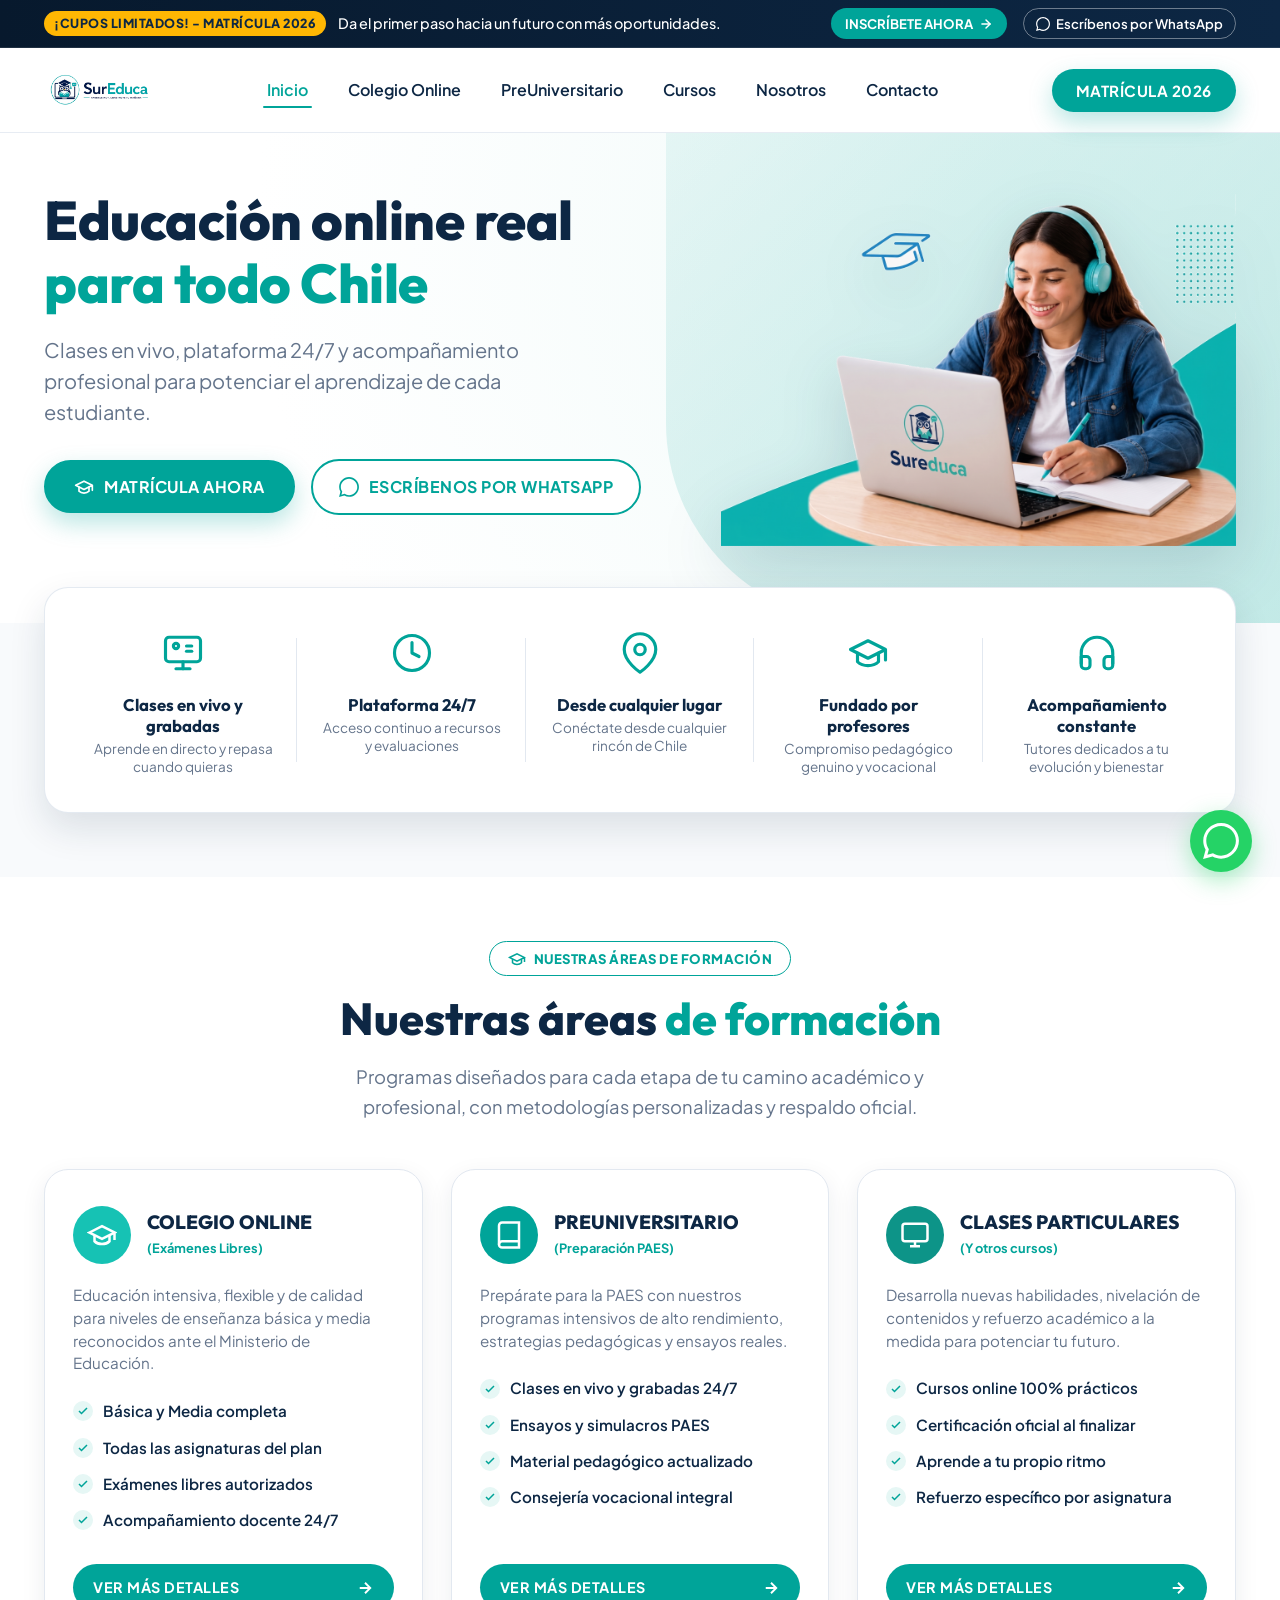
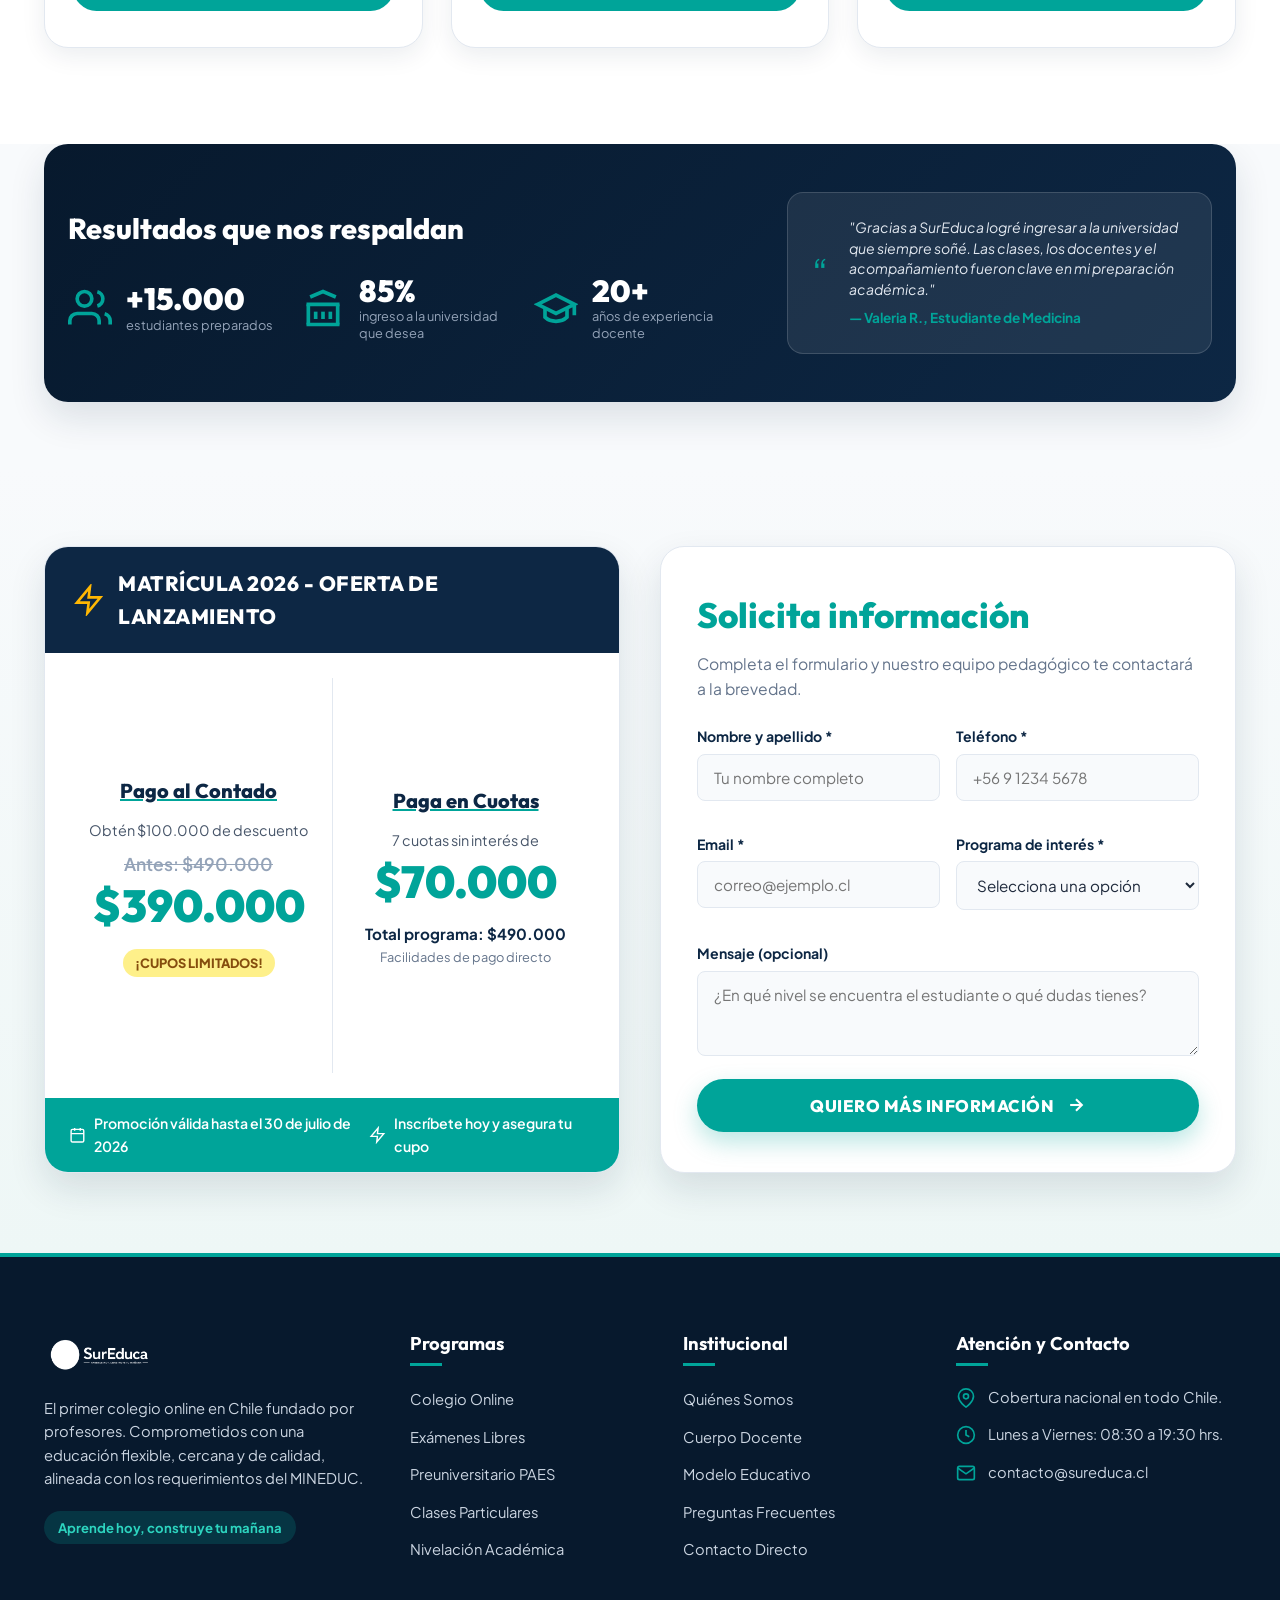
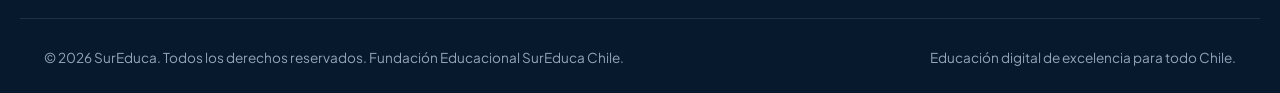
==== index.html @ 69b8ad70 "Initial commit - SurEduca website" ====
<!DOCTYPE html>
<html lang="es">
<head>
  <meta charset="UTF-8">
  <meta name="viewport" content="width=device-width, initial-scale=1.0">
  <title>SurEduca | Educación Online Real para todo Chile</title>
  <meta name="description" content="SurEduca: Clases en vivo, plataforma 24/7 y acompañamiento profesional. Colegio online, Preuniversitario PAES y cursos fundados por profesores en Chile.">
  <link rel="icon" type="image/x-icon" href="assets/images/favicon.ico">
  <link rel="stylesheet" href="assets/css/style.css">
</head>
<body>

  <!-- Barra Superior de Aviso y Contacto -->
  <div class="top-notice-bar">
    <div class="container top-notice-inner">
      <div class="top-notice-text">
        <span class="top-notice-badge">¡Cupos Limitados! - Matrícula 2026</span>
        <span>Da el primer paso hacia un futuro con más oportunidades.</span>
      </div>
      <div class="top-notice-actions">
        <a href="#contacto" class="btn-top-cta" data-open-modal data-program="Colegio Online">
          Inscríbete Ahora
          <svg width="14" height="14" viewBox="0 0 24 24" fill="none" stroke="currentColor" stroke-width="2.5" stroke-linecap="round" stroke-linejoin="round">
            <line x1="5" y1="12" x2="19" y2="12"></line>
            <polyline points="12 5 19 12 12 19"></polyline>
          </svg>
        </a>
        <a href="https://wa.me/56912345678" target="_blank" class="btn-top-whatsapp whatsapp-trigger">
          <svg width="14" height="14" viewBox="0 0 24 24" fill="currentColor">
            <path d="M.057 24l1.687-6.163c-1.041-1.804-1.588-3.849-1.587-5.946.003-6.556 5.338-11.891 11.893-11.891 3.181.001 6.167 1.24 8.413 3.488 2.245 2.248 3.481 5.236 3.48 8.414-.003 6.557-5.338 11.892-11.893 11.892-1.99-.001-3.951-.5-5.688-1.448l-6.305 1.654zm6.597-3.807c1.676.995 3.276 1.591 5.392 1.592 5.448 0 9.886-4.434 9.889-9.885.002-5.462-4.415-9.89-9.881-9.892-5.452 0-9.887 4.434-9.889 9.884-.001 2.225.651 3.891 1.746 5.634l-.999 3.648 3.742-.981z"/>
          </svg>
          Escríbenos por WhatsApp
        </a>
      </div>
    </div>
  </div>

  <!-- Header y Navegación Principal -->
  <header class="site-header">
    <div class="container nav-container">
      <a href="index.html" class="site-logo" title="SurEduca Inicio">
        <img src="assets/images/logo.png" alt="Logo Oficial SurEduca - Aprende hoy, construye tu mañana">
      </a>

      <nav>
        <ul class="nav-menu" id="navMenu">
          <li><a href="index.html" class="nav-link active">Inicio</a></li>
          <li><a href="colegio-online.html" class="nav-link">Colegio Online</a></li>
          <li><a href="preuniversitario.html" class="nav-link">PreUniversitario</a></li>
          <li><a href="cursos.html" class="nav-link">Cursos</a></li>
          <li><a href="nosotros.html" class="nav-link">Nosotros</a></li>
          <li><a href="contacto.html" class="nav-link">Contacto</a></li>
        </ul>
      </nav>

      <div class="nav-actions">
        <button type="button" class="btn-matricula" data-open-modal data-program="General">
          Matrícula 2026
        </button>
      </div>

      <button type="button" class="mobile-toggle" id="mobileToggle" aria-label="Abrir menú" aria-expanded="false">
        <svg viewBox="0 0 24 24" fill="none" stroke="currentColor" stroke-width="2.5" stroke-linecap="round">
          <line x1="3" y1="12" x2="21" y2="12"></line>
          <line x1="3" y1="6" x2="21" y2="6"></line>
          <line x1="3" y1="18" x2="21" y2="18"></line>
        </svg>
      </button>
    </div>
  </header>

  <!-- Hero Section Principal -->
  <section class="hero-section">
    <div class="hero-curved-bg"></div>
    <div class="container hero-grid">
      <div class="hero-content">
        <h1 class="hero-title">
          Educación online real <br>
          <span class="teal-text">para todo Chile</span>
        </h1>
        <p class="hero-description">
          Clases en vivo, plataforma 24/7 y acompañamiento profesional para potenciar el aprendizaje de cada estudiante.
        </p>

        <div class="hero-cta-group">
          <button type="button" class="btn-primary" data-open-modal data-program="General">
            <svg width="20" height="20" viewBox="0 0 24 24" fill="none" stroke="currentColor" stroke-width="2" stroke-linecap="round" stroke-linejoin="round">
              <path d="M22 10v6M2 10l10-5 10 5-10 5z"></path>
              <path d="M6 12v5c3 3 9 3 12 0v-5"></path>
            </svg>
            Matrícula Ahora
          </button>

          <a href="https://wa.me/56912345678" target="_blank" class="btn-whatsapp-outline whatsapp-trigger">
            <svg width="20" height="20" viewBox="0 0 24 24" fill="currentColor">
              <path d="M.057 24l1.687-6.163c-1.041-1.804-1.588-3.849-1.587-5.946.003-6.556 5.338-11.891 11.893-11.891 3.181.001 6.167 1.24 8.413 3.488 2.245 2.248 3.481 5.236 3.48 8.414-.003 6.557-5.338 11.892-11.893 11.892-1.99-.001-3.951-.5-5.688-1.448l-6.305 1.654zm6.597-3.807c1.676.995 3.276 1.591 5.392 1.592 5.448 0 9.886-4.434 9.889-9.885.002-5.462-4.415-9.89-9.881-9.892-5.452 0-9.887 4.434-9.889 9.884-.001 2.225.651 3.891 1.746 5.634l-.999 3.648 3.742-.981z"/>
            </svg>
            Escríbenos por WhatsApp
          </a>
        </div>
      </div>

      <div class="hero-image-wrapper">
        <img src="assets/images/hero-inicio.png" alt="Estudiante en clases online SurEduca con laptop y audífonos" class="hero-main-img">
      </div>
    </div>
  </section>

  <!-- Tarjeta Flotante de los 5 Pilares de SurEduca -->
  <div class="container pillars-card-wrapper">
    <div class="pillars-card">
      <div class="pillar-item">
        <div class="pillar-icon-box">
          <svg viewBox="0 0 24 24" fill="none" stroke="currentColor" stroke-width="1.8" stroke-linecap="round" stroke-linejoin="round">
            <rect x="2" y="3" width="20" height="14" rx="2" ry="2"></rect>
            <line x1="8" y1="21" x2="16" y2="21"></line>
            <line x1="12" y1="17" x2="12" y2="21"></line>
            <circle cx="8" cy="8" r="1.5"></circle>
            <path d="M14 8h3"></path>
            <path d="M14 11h3"></path>
          </svg>
        </div>
        <h4 class="pillar-title">Clases en vivo y grabadas</h4>
        <p class="pillar-subtitle">Aprende en directo y repasa cuando quieras</p>
      </div>

      <div class="pillar-item">
        <div class="pillar-icon-box">
          <svg viewBox="0 0 24 24" fill="none" stroke="currentColor" stroke-width="1.8" stroke-linecap="round" stroke-linejoin="round">
            <circle cx="12" cy="12" r="10"></circle>
            <polyline points="12 6 12 12 16 14"></polyline>
          </svg>
        </div>
        <h4 class="pillar-title">Plataforma 24/7</h4>
        <p class="pillar-subtitle">Acceso continuo a recursos y evaluaciones</p>
      </div>

      <div class="pillar-item">
        <div class="pillar-icon-box">
          <svg viewBox="0 0 24 24" fill="none" stroke="currentColor" stroke-width="1.8" stroke-linecap="round" stroke-linejoin="round">
            <path d="M21 10c0 7-9 13-9 13s-9-6-9-13a9 9 0 0 1 18 0z"></path>
            <circle cx="12" cy="10" r="3"></circle>
          </svg>
        </div>
        <h4 class="pillar-title">Desde cualquier lugar</h4>
        <p class="pillar-subtitle">Conéctate desde cualquier rincón de Chile</p>
      </div>

      <div class="pillar-item">
        <div class="pillar-icon-box">
          <svg viewBox="0 0 24 24" fill="none" stroke="currentColor" stroke-width="1.8" stroke-linecap="round" stroke-linejoin="round">
            <path d="M22 10v6M2 10l10-5 10 5-10 5z"></path>
            <path d="M6 12v5c3 3 9 3 12 0v-5"></path>
          </svg>
        </div>
        <h4 class="pillar-title">Fundado por profesores</h4>
        <p class="pillar-subtitle">Compromiso pedagógico genuino y vocacional</p>
      </div>

      <div class="pillar-item">
        <div class="pillar-icon-box">
          <svg viewBox="0 0 24 24" fill="none" stroke="currentColor" stroke-width="1.8" stroke-linecap="round" stroke-linejoin="round">
            <path d="M3 18v-6a9 9 0 0 1 18 0v6"></path>
            <path d="M21 19a2 2 0 0 1-2 2h-1a2 2 0 0 1-2-2v-3a2 2 0 0 1 2-2h3zM3 19a2 2 0 0 0 2 2h1a2 2 0 0 0 2-2v-3a2 2 0 0 0-2-2H3z"></path>
          </svg>
        </div>
        <h4 class="pillar-title">Acompañamiento constante</h4>
        <p class="pillar-subtitle">Tutores dedicados a tu evolución y bienestar</p>
      </div>
    </div>
  </div>

  <!-- Sección: Nuestras Áreas de Formación -->
  <section class="formation-section" id="areas-formacion">
    <div class="container">
      <div style="text-align: center;">
        <span class="section-header-pill">
          <svg width="18" height="18" viewBox="0 0 24 24" fill="none" stroke="currentColor" stroke-width="2">
            <path d="M22 10v6M2 10l10-5 10 5-10 5z"></path>
            <path d="M6 12v5c3 3 9 3 12 0v-5"></path>
          </svg>
          NUESTRAS ÁREAS DE FORMACIÓN
        </span>
        <h2 class="section-title">
          Nuestras áreas <span class="teal-text">de formación</span>
        </h2>
        <p class="section-subtitle" style="margin-left: auto; margin-right: auto;">
          Programas diseñados para cada etapa de tu camino académico y profesional, con metodologías personalizadas y respaldo oficial.
        </p>
      </div>

      <div class="programs-grid">
        <!-- Card 1: Colegio Online -->
        <article class="program-card">
          <div class="program-header">
            <div class="program-icon-circle">
              <svg viewBox="0 0 24 24" fill="none" stroke="currentColor" stroke-width="2">
                <path d="M22 10v6M2 10l10-5 10 5-10 5z"></path>
                <path d="M6 12v5c3 3 9 3 12 0v-5"></path>
              </svg>
            </div>
            <div>
              <h3 class="program-card-title">Colegio Online</h3>
              <span class="program-badge-sub">(Exámenes Libres)</span>
            </div>
          </div>
          <p class="program-card-desc">
            Educación intensiva, flexible y de calidad para niveles de enseñanza básica y media reconocidos ante el Ministerio de Educación.
          </p>
          <ul class="program-checklist">
            <li class="program-check-item">
              <span class="check-icon-circle">
                <svg viewBox="0 0 24 24" fill="none" stroke="currentColor"><polyline points="20 6 9 17 4 12"></polyline></svg>
              </span>
              Básica y Media completa
            </li>
            <li class="program-check-item">
              <span class="check-icon-circle">
                <svg viewBox="0 0 24 24" fill="none" stroke="currentColor"><polyline points="20 6 9 17 4 12"></polyline></svg>
              </span>
              Todas las asignaturas del plan
            </li>
            <li class="program-check-item">
              <span class="check-icon-circle">
                <svg viewBox="0 0 24 24" fill="none" stroke="currentColor"><polyline points="20 6 9 17 4 12"></polyline></svg>
              </span>
              Exámenes libres autorizados
            </li>
            <li class="program-check-item">
              <span class="check-icon-circle">
                <svg viewBox="0 0 24 24" fill="none" stroke="currentColor"><polyline points="20 6 9 17 4 12"></polyline></svg>
              </span>
              Acompañamiento docente 24/7
            </li>
          </ul>
          <a href="colegio-online.html" class="btn-card-action">
            <span>Ver más detalles</span>
            <svg width="18" height="18" viewBox="0 0 24 24" fill="none" stroke="currentColor" stroke-width="2.5">
              <line x1="5" y1="12" x2="19" y2="12"></line>
              <polyline points="12 5 19 12 12 19"></polyline>
            </svg>
          </a>
        </article>

        <!-- Card 2: Preuniversitario -->
        <article class="program-card">
          <div class="program-header">
            <div class="program-icon-circle" style="background-color: var(--primary-teal);">
              <svg viewBox="0 0 24 24" fill="none" stroke="currentColor" stroke-width="2">
                <path d="M4 19.5A2.5 2.5 0 0 1 6.5 17H20"></path>
                <path d="M6.5 2H20v20H6.5A2.5 2.5 0 0 1 4 19.5v-15A2.5 2.5 0 0 1 6.5 2z"></path>
              </svg>
            </div>
            <div>
              <h3 class="program-card-title">Preuniversitario</h3>
              <span class="program-badge-sub">(Preparación PAES)</span>
            </div>
          </div>
          <p class="program-card-desc">
            Prepárate para la PAES con nuestros programas intensivos de alto rendimiento, estrategias pedagógicas y ensayos reales.
          </p>
          <ul class="program-checklist">
            <li class="program-check-item">
              <span class="check-icon-circle">
                <svg viewBox="0 0 24 24" fill="none" stroke="currentColor"><polyline points="20 6 9 17 4 12"></polyline></svg>
              </span>
              Clases en vivo y grabadas 24/7
            </li>
            <li class="program-check-item">
              <span class="check-icon-circle">
                <svg viewBox="0 0 24 24" fill="none" stroke="currentColor"><polyline points="20 6 9 17 4 12"></polyline></svg>
              </span>
              Ensayos y simulacros PAES
            </li>
            <li class="program-check-item">
              <span class="check-icon-circle">
                <svg viewBox="0 0 24 24" fill="none" stroke="currentColor"><polyline points="20 6 9 17 4 12"></polyline></svg>
              </span>
              Material pedagógico actualizado
            </li>
            <li class="program-check-item">
              <span class="check-icon-circle">
                <svg viewBox="0 0 24 24" fill="none" stroke="currentColor"><polyline points="20 6 9 17 4 12"></polyline></svg>
              </span>
              Consejería vocacional integral
            </li>
          </ul>
          <a href="preuniversitario.html" class="btn-card-action">
            <span>Ver más detalles</span>
            <svg width="18" height="18" viewBox="0 0 24 24" fill="none" stroke="currentColor" stroke-width="2.5">
              <line x1="5" y1="12" x2="19" y2="12"></line>
              <polyline points="12 5 19 12 12 19"></polyline>
            </svg>
          </a>
        </article>

        <!-- Card 3: Clases Particulares y Cursos -->
        <article class="program-card">
          <div class="program-header">
            <div class="program-icon-circle" style="background-color: #0d9488;">
              <svg viewBox="0 0 24 24" fill="none" stroke="currentColor" stroke-width="2">
                <rect x="2" y="3" width="20" height="14" rx="2" ry="2"></rect>
                <line x1="8" y1="21" x2="16" y2="21"></line>
                <line x1="12" y1="17" x2="12" y2="21"></line>
              </svg>
            </div>
            <div>
              <h3 class="program-card-title">Clases Particulares</h3>
              <span class="program-badge-sub">(Y otros cursos)</span>
            </div>
          </div>
          <p class="program-card-desc">
            Desarrolla nuevas habilidades, nivelación de contenidos y refuerzo académico a la medida para potenciar tu futuro.
          </p>
          <ul class="program-checklist">
            <li class="program-check-item">
              <span class="check-icon-circle">
                <svg viewBox="0 0 24 24" fill="none" stroke="currentColor"><polyline points="20 6 9 17 4 12"></polyline></svg>
              </span>
              Cursos online 100% prácticos
            </li>
            <li class="program-check-item">
              <span class="check-icon-circle">
                <svg viewBox="0 0 24 24" fill="none" stroke="currentColor"><polyline points="20 6 9 17 4 12"></polyline></svg>
              </span>
              Certificación oficial al finalizar
            </li>
            <li class="program-check-item">
              <span class="check-icon-circle">
                <svg viewBox="0 0 24 24" fill="none" stroke="currentColor"><polyline points="20 6 9 17 4 12"></polyline></svg>
              </span>
              Aprende a tu propio ritmo
            </li>
            <li class="program-check-item">
              <span class="check-icon-circle">
                <svg viewBox="0 0 24 24" fill="none" stroke="currentColor"><polyline points="20 6 9 17 4 12"></polyline></svg>
              </span>
              Refuerzo específico por asignatura
            </li>
          </ul>
          <a href="cursos.html" class="btn-card-action">
            <span>Ver más detalles</span>
            <svg width="18" height="18" viewBox="0 0 24 24" fill="none" stroke="currentColor" stroke-width="2.5">
              <line x1="5" y1="12" x2="19" y2="12"></line>
              <polyline points="12 5 19 12 12 19"></polyline>
            </svg>
          </a>
        </article>
      </div>
    </div>
  </section>

  <!-- Banner de Resultados que nos Respaldan -->
  <div class="container">
    <section class="stats-banner-section">
      <div class="container stats-grid-wrapper">
        <div class="stats-left-col">
          <h3>Resultados que nos respaldan</h3>
          <div class="stats-three-items">
            <div class="stat-item-box">
              <div class="stat-icon">
                <svg viewBox="0 0 24 24" fill="none" stroke="currentColor" stroke-width="2">
                  <path d="M17 21v-2a4 4 0 0 0-4-4H5a4 4 0 0 0-4 4v2"></path>
                  <circle cx="9" cy="7" r="4"></circle>
                  <path d="M23 21v-2a4 4 0 0 0-3-3.87"></path>
                  <path d="M16 3.13a4 4 0 0 1 0 7.75"></path>
                </svg>
              </div>
              <div>
                <div class="stat-number">+15.000</div>
                <div class="stat-label">estudiantes preparados</div>
              </div>
            </div>

            <div class="stat-item-box">
              <div class="stat-icon">
                <svg viewBox="0 0 24 24" fill="none" stroke="currentColor" stroke-width="2">
                  <path d="M3 21h18"></path>
                  <path d="M3 10h18"></path>
                  <path d="M5 6l7-3 7 3"></path>
                  <path d="M4 10v11"></path>
                  <path d="M20 10v11"></path>
                  <path d="M8 14v4"></path>
                  <path d="M12 14v4"></path>
                  <path d="M16 14v4"></path>
                </svg>
              </div>
              <div>
                <div class="stat-number">85%</div>
                <div class="stat-label">ingreso a la universidad que desea</div>
              </div>
            </div>

            <div class="stat-item-box">
              <div class="stat-icon">
                <svg viewBox="0 0 24 24" fill="none" stroke="currentColor" stroke-width="2">
                  <path d="M22 10v6M2 10l10-5 10 5-10 5z"></path>
                  <path d="M6 12v5c3 3 9 3 12 0v-5"></path>
                </svg>
              </div>
              <div>
                <div class="stat-number">20+</div>
                <div class="stat-label">años de experiencia docente</div>
              </div>
            </div>
          </div>
        </div>

        <div class="testimonial-preview-card">
          <div class="testimonial-quote-icon">“</div>
          <div>
            <p class="testimonial-text">
              "Gracias a SurEduca logré ingresar a la universidad que siempre soñé. Las clases, los docentes y el acompañamiento fueron clave en mi preparación académica."
            </p>
            <div class="testimonial-author">— Valeria R., Estudiante de Medicina</div>
          </div>
        </div>
      </div>
    </section>
  </div>

  <!-- Formulario General y Oferta de Admisiones 2026 -->
  <section class="pricing-and-form-section" id="contacto">
    <div class="container">
      <div class="pricing-form-grid">
        <!-- Banner Informativo de Promoción -->
        <div class="pricing-card-banner">
          <div class="pricing-card-header">
            <svg viewBox="0 0 24 24" fill="none" stroke="currentColor" stroke-width="2">
              <polygon points="13 2 3 14 12 14 11 22 21 10 12 10 13 2"></polygon>
            </svg>
            <h3>Matrícula 2026 - Oferta de Lanzamiento</h3>
          </div>

          <div class="pricing-card-body">
            <div class="pricing-col">
              <h4 class="pricing-plan-title">Pago al Contado</h4>
              <p style="font-size: 0.9rem; color: #475569; margin-bottom: 8px;">Obtén $100.000 de descuento</p>
              <div class="pricing-old-price">Antes: $490.000</div>
              <div class="pricing-main-price">$390.000</div>
              <div><span class="cupos-pill-badge">¡Cupos Limitados!</span></div>
            </div>

            <div class="pricing-col">
              <h4 class="pricing-plan-title">Paga en Cuotas</h4>
              <p style="font-size: 0.9rem; color: #475569; margin-bottom: 8px;">7 cuotas sin interés de</p>
              <div class="pricing-main-price">$70.000</div>
              <p style="font-weight: 700; color: #0d2744; font-size: 0.95rem; margin-top: 6px;">Total programa: $490.000</p>
              <p style="font-size: 0.8rem; color: #64748b;">Facilidades de pago directo</p>
            </div>
          </div>

          <div class="pricing-card-footer">
            <div class="pricing-footer-item">
              <svg width="18" height="18" viewBox="0 0 24 24" fill="none" stroke="currentColor" stroke-width="2">
                <rect x="3" y="4" width="18" height="18" rx="2" ry="2"></rect>
                <line x1="16" y1="2" x2="16" y2="6"></line>
                <line x1="8" y1="2" x2="8" y2="6"></line>
                <line x1="3" y1="10" x2="21" y2="10"></line>
              </svg>
              <span>Promoción válida hasta el 30 de julio de 2026</span>
            </div>
            <div class="pricing-footer-item">
              <svg width="18" height="18" viewBox="0 0 24 24" fill="none" stroke="currentColor" stroke-width="2">
                <polygon points="13 2 3 14 12 14 11 22 21 10 12 10 13 2"></polygon>
              </svg>
              <span>Inscríbete hoy y asegura tu cupo</span>
            </div>
          </div>
        </div>

        <!-- Formulario "Solicita Información" Corregido -->
        <div class="form-card">
          <h3 class="form-title">Solicita información</h3>
          <p class="form-subtitle">
            Completa el formulario y nuestro equipo pedagógico te contactará a la brevedad.
          </p>

          <form data-lead-form>
            <div class="form-group-grid">
              <div class="form-control-wrap">
                <label for="nombreHome" class="form-label">Nombre y apellido *</label>
                <input type="text" id="nombreHome" class="form-input" placeholder="Tu nombre completo" required>
              </div>
              <div class="form-control-wrap">
                <label for="telefonoHome" class="form-label">Teléfono *</label>
                <input type="tel" id="telefonoHome" class="form-input" placeholder="+56 9 1234 5678" required>
              </div>
            </div>

            <div class="form-group-grid">
              <div class="form-control-wrap">
                <label for="emailHome" class="form-label">Email *</label>
                <input type="email" id="emailHome" class="form-input" placeholder="correo@ejemplo.cl" required>
              </div>
              <div class="form-control-wrap">
                <label for="programaHome" class="form-label">Programa de interés *</label>
                <select id="programaHome" class="form-select" required>
                  <option value="">Selecciona una opción</option>
                  <option value="Colegio Online">Colegio Online (Exámenes Libres)</option>
                  <option value="Preuniversitario">Preuniversitario (PAES)</option>
                  <option value="Clases Particulares">Clases Particulares y Cursos</option>
                  <option value="Orientacion">Orientación Pedagógica General</option>
                </select>
              </div>
            </div>

            <div class="form-control-wrap">
              <label for="mensajeHome" class="form-label">Mensaje (opcional)</label>
              <textarea id="mensajeHome" class="form-textarea" placeholder="¿En qué nivel se encuentra el estudiante o qué dudas tienes?"></textarea>
            </div>

            <button type="submit" class="btn-form-submit">
              <span>Quiero más información</span>
              <svg width="20" height="20" viewBox="0 0 24 24" fill="none" stroke="currentColor" stroke-width="2.5">
                <line x1="5" y1="12" x2="19" y2="12"></line>
                <polyline points="12 5 19 12 12 19"></polyline>
              </svg>
            </button>
          </form>
        </div>
      </div>
    </div>
  </section>

  <!-- Footer Profesional -->
  <footer class="site-footer">
    <div class="container footer-top-grid">
      <div class="footer-brand">
        <img src="assets/images/logo.png" alt="SurEduca">
        <p>
          El primer colegio online en Chile fundado por profesores. Comprometidos con una educación flexible, cercana y de calidad, alineada con los requerimientos del MINEDUC.
        </p>
        <span style="display: inline-block; background: rgba(0, 164, 153, 0.2); color: #2dd4bf; font-size: 0.82rem; font-weight: 700; padding: 6px 14px; border-radius: 9999px;">
          Aprende hoy, construye tu mañana
        </span>
      </div>

      <div>
        <h4 class="footer-title">Programas</h4>
        <ul class="footer-links-list">
          <li><a href="colegio-online.html">Colegio Online</a></li>
          <li><a href="colegio-online.html#postulacion">Exámenes Libres</a></li>
          <li><a href="preuniversitario.html">Preuniversitario PAES</a></li>
          <li><a href="cursos.html">Clases Particulares</a></li>
          <li><a href="cursos.html#reforzamiento">Nivelación Académica</a></li>
        </ul>
      </div>

      <div>
        <h4 class="footer-title">Institucional</h4>
        <ul class="footer-links-list">
          <li><a href="nosotros.html">Quiénes Somos</a></li>
          <li><a href="nosotros.html#equipo">Cuerpo Docente</a></li>
          <li><a href="nosotros.html#modelo">Modelo Educativo</a></li>
          <li><a href="contacto.html">Preguntas Frecuentes</a></li>
          <li><a href="contacto.html">Contacto Directo</a></li>
        </ul>
      </div>

      <div>
        <h4 class="footer-title">Atención y Contacto</h4>
        <div class="footer-contact-info">
          <div class="footer-contact-row">
            <svg viewBox="0 0 24 24" fill="none" stroke="currentColor" stroke-width="2"><path d="M21 10c0 7-9 13-9 13s-9-6-9-13a9 9 0 0 1 18 0z"></path><circle cx="12" cy="10" r="3"></circle></svg>
            <span>Cobertura nacional en todo Chile.</span>
          </div>
          <div class="footer-contact-row">
            <svg viewBox="0 0 24 24" fill="none" stroke="currentColor" stroke-width="2"><circle cx="12" cy="12" r="10"></circle><polyline points="12 6 12 12 16 14"></polyline></svg>
            <span>Lunes a Viernes: 08:30 a 19:30 hrs.</span>
          </div>
          <div class="footer-contact-row">
            <svg viewBox="0 0 24 24" fill="none" stroke="currentColor" stroke-width="2"><path d="M4 4h16c1.1 0 2 .9 2 2v12c0 1.1-.9 2-2 2H4c-1.1 0-2-.9-2-2V6c0-1.1.9-2 2-2z"></path><polyline points="22,6 12,13 2,6"></polyline></svg>
            <span>contacto@sureduca.cl</span>
          </div>
        </div>
      </div>
    </div>

    <div class="container footer-bottom-bar">
      <div>
        &copy; 2026 SurEduca. Todos los derechos reservados. Fundación Educacional SurEduca Chile.
      </div>
      <div>
        Educación digital de excelencia para todo Chile.
      </div>
    </div>
  </footer>

  <!-- Botón Flotante WhatsApp -->
  <a href="https://wa.me/56912345678" target="_blank" class="whatsapp-floating-btn whatsapp-trigger" aria-label="Hablar por WhatsApp con un asesor de SurEduca">
    <span class="whatsapp-tooltip">¿Dudas? Chatea con un asesor</span>
    <svg viewBox="0 0 24 24">
      <path d="M.057 24l1.687-6.163c-1.041-1.804-1.588-3.849-1.587-5.946.003-6.556 5.338-11.891 11.893-11.891 3.181.001 6.167 1.24 8.413 3.488 2.245 2.248 3.481 5.236 3.48 8.414-.003 6.557-5.338 11.892-11.893 11.892-1.99-.001-3.951-.5-5.688-1.448l-6.305 1.654zm6.597-3.807c1.676.995 3.276 1.591 5.392 1.592 5.448 0 9.886-4.434 9.889-9.885.002-5.462-4.415-9.89-9.881-9.892-5.452 0-9.887 4.434-9.889 9.884-.001 2.225.651 3.891 1.746 5.634l-.999 3.648 3.742-.981z"/>
    </svg>
  </a>

  <!-- Modal Interactivo de Matrícula y Admisión -->
  <div class="modal-overlay" id="infoModal">
    <div class="modal-dialog">
      <div class="modal-header">
        <h3>Postulación y Matrícula 2026</h3>
        <button type="button" class="modal-close-btn" id="modalCloseBtn" aria-label="Cerrar modal">&times;</button>
      </div>
      <div class="modal-body">
        <form data-lead-form>
          <div class="form-control-wrap">
            <label for="modalNombre" class="form-label">Nombre y apellido del apoderado o alumno *</label>
            <input type="text" id="modalNombre" class="form-input" placeholder="Nombre completo" required>
          </div>
          <div class="form-group-grid">
            <div class="form-control-wrap">
              <label for="modalTelefono" class="form-label">Teléfono / WhatsApp *</label>
              <input type="tel" id="modalTelefono" class="form-input" placeholder="+56 9..." required>
            </div>
            <div class="form-control-wrap">
              <label for="modalEmail" class="form-label">Correo Electrónico *</label>
              <input type="email" id="modalEmail" class="form-input" placeholder="ejemplo@correo.cl" required>
            </div>
          </div>
          <div class="form-control-wrap">
            <label for="modalProgramSelect" class="form-label">Nivel o programa de interés *</label>
            <select id="modalProgramSelect" class="form-select" required>
              <option value="">Selecciona el programa</option>
              <option value="Colegio Online">Colegio Online (Pre-Kínder a 4° Medio)</option>
              <option value="Preuniversitario">Preuniversitario PAES (Plan Full / Selectivo)</option>
              <option value="Clases Particulares">Clases Particulares y Reforzamiento</option>
              <option value="Examenes Libres">Asesoría para Exámenes Libres</option>
            </select>
          </div>
          <div class="form-control-wrap">
            <label for="modalMensaje" class="form-label">Comentarios o dudas adicionales</label>
            <textarea id="modalMensaje" class="form-textarea" placeholder="Cuéntanos brevemente tu situación académica o consulta."></textarea>
          </div>
          <button type="submit" class="btn-form-submit">
            <span>Enviar solicitud de matrícula</span>
            <svg width="20" height="20" viewBox="0 0 24 24" fill="none" stroke="currentColor" stroke-width="2.5">
              <line x1="5" y1="12" x2="19" y2="12"></line>
              <polyline points="12 5 19 12 12 19"></polyline>
            </svg>
          </button>
        </form>
      </div>
    </div>
  </div>

  <script src="assets/js/main.js"></script>
</body>
</html>
---- assets/css/style.css ----
/* ==========================================================================
   SurEduca - Estilos Oficiales Web
   Educación Online Real para todo Chile
   ========================================================================== */

@import url('https://fonts.googleapis.com/css2?family=Plus+Jakarta+Sans:wght@400;500;600;700;800&family=Outfit:wght@500;600;700;800;900&display=swap');

:root {
  --primary-navy: #0d2744;
  --navy-dark: #07192d;
  --navy-light: #183b63;
  --primary-teal: #00a499;
  --teal-dark: #00877d;
  --teal-light: #16c2b4;
  --teal-ultra-light: #e6f7f5;
  --teal-bg: #f0fbf9;
  --accent-gold: #ffb703;
  --accent-yellow: #facc15;
  --accent-green: #25d366;
  --whatsapp-green: #25d366;
  --text-main: #1e293b;
  --text-muted: #64748b;
  --text-light: #94a3b8;
  --bg-page: #f8fafc;
  --bg-white: #ffffff;
  --border-light: #e2e8f0;
  --shadow-sm: 0 2px 8px rgba(13, 39, 68, 0.06);
  --shadow-md: 0 8px 24px rgba(13, 39, 68, 0.08);
  --shadow-lg: 0 16px 36px rgba(13, 39, 68, 0.12);
  --shadow-teal: 0 10px 25px rgba(0, 164, 153, 0.28);
  --radius-sm: 8px;
  --radius-md: 16px;
  --radius-lg: 24px;
  --radius-pill: 9999px;
  --transition: all 0.25s cubic-bezier(0.4, 0, 0.2, 1);
  --font-main: 'Plus Jakarta Sans', system-ui, -apple-system, sans-serif;
  --font-heading: 'Outfit', 'Plus Jakarta Sans', sans-serif;
}

/* Reset y base */
*, *::before, *::after {
  box-sizing: border-box;
  margin: 0;
  padding: 0;
}

html {
  scroll-behavior: smooth;
  font-size: 16px;
}

body {
  font-family: var(--font-main);
  background-color: var(--bg-page);
  color: var(--text-main);
  line-height: 1.6;
  overflow-x: hidden;
  -webkit-font-smoothing: antialiased;
}

img {
  max-width: 100%;
  height: auto;
  display: block;
}

a {
  text-decoration: none;
  color: inherit;
  transition: var(--transition);
}

button, input, select, textarea {
  font-family: inherit;
}

/* Contenedor */
.container {
  width: 100%;
  max-width: 1240px;
  margin: 0 auto;
  padding: 0 24px;
}

/* ==========================================================================
   TOP BAR DE AVISO Y CONTACTO
   ========================================================================== */
.top-notice-bar {
  background: linear-gradient(90deg, #07192d 0%, #0d2744 100%);
  color: #ffffff;
  padding: 8px 0;
  font-size: 0.9rem;
  border-bottom: 1px solid rgba(255, 255, 255, 0.1);
  position: relative;
  z-index: 1001;
}

.top-notice-inner {
  display: flex;
  justify-content: space-between;
  align-items: center;
  flex-wrap: wrap;
  gap: 12px;
}

.top-notice-text {
  display: flex;
  align-items: center;
  gap: 12px;
  font-weight: 500;
}

.top-notice-badge {
  background-color: var(--accent-gold);
  color: var(--primary-navy);
  font-weight: 800;
  font-size: 0.78rem;
  padding: 3px 10px;
  border-radius: var(--radius-pill);
  text-transform: uppercase;
  letter-spacing: 0.5px;
}

.top-notice-actions {
  display: flex;
  align-items: center;
  gap: 16px;
}

.btn-top-cta {
  background: var(--primary-teal);
  color: #ffffff;
  font-weight: 700;
  font-size: 0.82rem;
  padding: 5px 14px;
  border-radius: var(--radius-pill);
  display: inline-flex;
  align-items: center;
  gap: 6px;
  transition: var(--transition);
  text-transform: uppercase;
}

.btn-top-cta:hover {
  background: var(--teal-light);
  transform: translateY(-1px);
}

.btn-top-whatsapp {
  background: transparent;
  color: #ffffff;
  border: 1px solid rgba(255, 255, 255, 0.4);
  font-weight: 600;
  font-size: 0.82rem;
  padding: 4px 12px;
  border-radius: var(--radius-pill);
  display: inline-flex;
  align-items: center;
  gap: 6px;
  transition: var(--transition);
}

.btn-top-whatsapp:hover {
  background: var(--whatsapp-green);
  border-color: var(--whatsapp-green);
}

/* ==========================================================================
   HEADER Y NAVBAR
   ========================================================================== */
.site-header {
  background-color: rgba(255, 255, 255, 0.95);
  backdrop-filter: blur(12px);
  -webkit-backdrop-filter: blur(12px);
  position: sticky;
  top: 0;
  z-index: 1000;
  border-bottom: 1px solid rgba(226, 232, 240, 0.8);
  transition: var(--transition);
}

.site-header.scrolled {
  box-shadow: 0 4px 20px rgba(0, 0, 0, 0.06);
}

.nav-container {
  display: flex;
  align-items: center;
  justify-content: space-between;
  height: 84px;
}

.site-logo {
  display: flex;
  align-items: center;
  gap: 12px;
  text-decoration: none;
}

.site-logo img {
  height: 52px;
  width: auto;
  object-fit: contain;
}

.nav-menu {
  display: flex;
  align-items: center;
  gap: 32px;
  list-style: none;
}

.nav-link {
  font-size: 1rem;
  font-weight: 600;
  color: var(--primary-navy);
  padding: 8px 4px;
  position: relative;
  transition: var(--transition);
}

.nav-link::after {
  content: '';
  position: absolute;
  bottom: 0;
  left: 0;
  width: 0%;
  height: 2.5px;
  background-color: var(--primary-teal);
  border-radius: 2px;
  transition: var(--transition);
}

.nav-link:hover, .nav-link.active {
  color: var(--primary-teal);
}

.nav-link:hover::after, .nav-link.active::after {
  width: 100%;
}

.nav-actions {
  display: flex;
  align-items: center;
  gap: 14px;
}

.btn-matricula {
  background-color: var(--primary-teal);
  color: #ffffff;
  font-weight: 700;
  font-size: 0.95rem;
  padding: 12px 24px;
  border-radius: var(--radius-pill);
  box-shadow: var(--shadow-teal);
  display: inline-flex;
  align-items: center;
  gap: 8px;
  transition: var(--transition);
  text-transform: uppercase;
  letter-spacing: 0.5px;
  border: none;
  cursor: pointer;
}

.btn-matricula:hover {
  background-color: var(--teal-dark);
  transform: translateY(-2px);
  box-shadow: 0 12px 28px rgba(0, 164, 153, 0.4);
}

.mobile-toggle {
  display: none;
  background: none;
  border: none;
  cursor: pointer;
  padding: 8px;
  color: var(--primary-navy);
}

.mobile-toggle svg {
  width: 28px;
  height: 28px;
}

/* ==========================================================================
   HERO SECTIONS
   ========================================================================== */
.hero-section {
  position: relative;
  padding: 56px 0 72px;
  overflow: hidden;
  background: radial-gradient(circle at 80% 20%, #f0faf9 0%, #ffffff 70%);
}

.hero-curved-bg {
  position: absolute;
  top: 0;
  right: 0;
  bottom: 0;
  width: 48%;
  background: linear-gradient(135deg, rgba(0, 164, 153, 0.08) 0%, rgba(0, 164, 153, 0.22) 100%);
  border-bottom-left-radius: 200px;
  pointer-events: none;
  z-index: 1;
}

.hero-grid {
  display: grid;
  grid-template-columns: 1.1fr 0.9fr;
  align-items: center;
  gap: 48px;
  position: relative;
  z-index: 2;
}

.hero-badge-tag {
  display: inline-flex;
  align-items: center;
  gap: 8px;
  background-color: var(--primary-teal);
  color: #ffffff;
  font-size: 0.85rem;
  font-weight: 800;
  text-transform: uppercase;
  letter-spacing: 1px;
  padding: 6px 16px;
  border-radius: var(--radius-pill);
  margin-bottom: 20px;
}

.hero-title {
  font-family: var(--font-heading);
  font-size: 3.4rem;
  font-weight: 800;
  line-height: 1.15;
  color: var(--primary-navy);
  margin-bottom: 20px;
  letter-spacing: -0.5px;
}

.hero-title .teal-text {
  color: var(--primary-teal);
}

.hero-title .italic-sub {
  font-style: italic;
  font-weight: 600;
  color: var(--primary-teal);
  display: block;
}

.hero-description {
  font-size: 1.25rem;
  color: var(--text-muted);
  line-height: 1.55;
  margin-bottom: 32px;
  max-width: 540px;
}

.hero-cta-group {
  display: flex;
  align-items: center;
  flex-wrap: wrap;
  gap: 16px;
  margin-bottom: 36px;
}

.btn-primary {
  background-color: var(--primary-teal);
  color: #ffffff;
  font-weight: 700;
  font-size: 1rem;
  padding: 14px 28px;
  border-radius: var(--radius-pill);
  display: inline-flex;
  align-items: center;
  gap: 10px;
  border: 2px solid var(--primary-teal);
  cursor: pointer;
  transition: var(--transition);
  text-transform: uppercase;
  letter-spacing: 0.5px;
  box-shadow: var(--shadow-teal);
}

.btn-primary:hover {
  background-color: var(--teal-dark);
  border-color: var(--teal-dark);
  transform: translateY(-2px);
  box-shadow: 0 12px 28px rgba(0, 164, 153, 0.4);
}

.btn-whatsapp-outline {
  background-color: #ffffff;
  color: var(--primary-teal);
  font-weight: 700;
  font-size: 1rem;
  padding: 13px 26px;
  border-radius: var(--radius-pill);
  display: inline-flex;
  align-items: center;
  gap: 10px;
  border: 2px solid var(--primary-teal);
  cursor: pointer;
  transition: var(--transition);
  text-transform: uppercase;
  letter-spacing: 0.5px;
}

.btn-whatsapp-outline:hover {
  background-color: var(--teal-ultra-light);
  transform: translateY(-2px);
}

.btn-secondary-outline {
  background-color: #ffffff;
  color: var(--primary-teal);
  font-weight: 700;
  font-size: 1rem;
  padding: 13px 26px;
  border-radius: var(--radius-pill);
  display: inline-flex;
  align-items: center;
  gap: 10px;
  border: 2px solid var(--primary-teal);
  cursor: pointer;
  transition: var(--transition);
  text-transform: uppercase;
}

.btn-secondary-outline:hover {
  background-color: var(--primary-teal);
  color: #ffffff;
  transform: translateY(-2px);
}

/* Imagen Hero */
.hero-image-wrapper {
  position: relative;
  display: flex;
  justify-content: center;
  align-items: center;
}

.hero-main-img {
  width: 100%;
  max-width: 540px;
  filter: drop-shadow(0 20px 30px rgba(13, 39, 68, 0.15));
  position: relative;
  z-index: 3;
}

.floating-badge {
  position: absolute;
  z-index: 4;
  animation: floatSlow 4s ease-in-out infinite;
}

.badge-mineduc-floating {
  bottom: 25px;
  left: 20px;
  width: 120px;
  filter: drop-shadow(0 8px 20px rgba(0, 0, 0, 0.2));
}

.badge-buho-floating {
  bottom: 0px;
  right: 15px;
  width: 135px;
  filter: drop-shadow(0 8px 20px rgba(0, 0, 0, 0.2));
  animation: floatSlow 3.5s ease-in-out infinite reverse;
}

@keyframes floatSlow {
  0%, 100% { transform: translateY(0); }
  50% { transform: translateY(-10px); }
}

/* ==========================================================================
   CARD FLOTANTE DE PILARES / CARACTERÍSTICAS (5 ITEMS)
   ========================================================================== */
.pillars-card-wrapper {
  margin-top: -36px;
  position: relative;
  z-index: 10;
  margin-bottom: 64px;
}

.pillars-card {
  background: #ffffff;
  border-radius: var(--radius-lg);
  box-shadow: var(--shadow-lg);
  padding: 24px 32px;
  display: grid;
  grid-template-columns: repeat(5, 1fr);
  gap: 16px;
  border: 1px solid rgba(226, 232, 240, 0.9);
}

.pillars-card.four-cols {
  grid-template-columns: repeat(4, 1fr);
}

.pillar-item {
  display: flex;
  flex-direction: column;
  align-items: center;
  text-align: center;
  padding: 12px 14px;
  position: relative;
  transition: var(--transition);
}

.pillar-item:not(:last-child)::after {
  content: '';
  position: absolute;
  right: -8px;
  top: 15%;
  height: 70%;
  width: 1px;
  background-color: var(--border-light);
}

.pillar-icon-box {
  width: 58px;
  height: 58px;
  display: flex;
  align-items: center;
  justify-content: center;
  margin-bottom: 12px;
  color: var(--primary-teal);
  transition: var(--transition);
}

.pillar-icon-box img {
  width: 48px;
  height: 48px;
  object-fit: contain;
}

.pillar-icon-box svg {
  width: 42px;
  height: 42px;
  stroke: var(--primary-teal);
}

.pillar-title {
  font-family: var(--font-heading);
  font-size: 1.05rem;
  font-weight: 700;
  color: var(--primary-navy);
  margin-bottom: 4px;
  line-height: 1.25;
}

.pillar-subtitle {
  font-size: 0.85rem;
  color: var(--text-muted);
  line-height: 1.35;
}

.pillar-item:hover {
  transform: translateY(-4px);
}

.pillar-item:hover .pillar-icon-box {
  transform: scale(1.1);
}

/* ==========================================================================
   SECCIÓN: NUESTRAS ÁREAS DE FORMACIÓN (3 CARDS)
   ========================================================================== */
.formation-section {
  padding: 64px 0 96px;
  background-color: #ffffff;
  position: relative;
}

.section-header-pill {
  display: inline-flex;
  align-items: center;
  gap: 8px;
  border: 1.5px solid var(--primary-teal);
  color: var(--primary-teal);
  font-size: 0.82rem;
  font-weight: 800;
  padding: 6px 18px;
  border-radius: var(--radius-pill);
  text-transform: uppercase;
  letter-spacing: 0.5px;
  margin-bottom: 16px;
}

.section-title {
  font-family: var(--font-heading);
  font-size: 2.8rem;
  font-weight: 800;
  color: var(--primary-navy);
  line-height: 1.2;
  margin-bottom: 16px;
}

.section-title .teal-text {
  color: var(--primary-teal);
}

.section-subtitle {
  font-size: 1.15rem;
  color: var(--text-muted);
  max-width: 620px;
  margin-bottom: 48px;
}

.programs-grid {
  display: grid;
  grid-template-columns: repeat(3, 1fr);
  gap: 28px;
}

.program-card {
  background: #ffffff;
  border-radius: var(--radius-lg);
  border: 1px solid var(--border-light);
  box-shadow: var(--shadow-md);
  padding: 36px 28px;
  display: flex;
  flex-direction: column;
  transition: var(--transition);
  position: relative;
  overflow: hidden;
}

.program-card::before {
  content: '';
  position: absolute;
  top: 0;
  left: 0;
  right: 0;
  height: 5px;
  background: var(--primary-teal);
  transform: scaleX(0);
  transform-origin: left;
  transition: var(--transition);
}

.program-card:hover {
  transform: translateY(-8px);
  box-shadow: var(--shadow-lg);
  border-color: rgba(0, 164, 153, 0.4);
}

.program-card:hover::before {
  transform: scaleX(1);
}

.program-header {
  display: flex;
  align-items: center;
  gap: 16px;
  margin-bottom: 20px;
}

.program-icon-circle {
  width: 58px;
  height: 58px;
  border-radius: 50%;
  background-color: var(--teal-light);
  display: flex;
  align-items: center;
  justify-content: center;
  color: #ffffff;
  flex-shrink: 0;
}

.program-icon-circle svg {
  width: 30px;
  height: 30px;
}

.program-card-title {
  font-family: var(--font-heading);
  font-size: 1.2rem;
  font-weight: 800;
  color: var(--primary-navy);
  line-height: 1.2;
  text-transform: uppercase;
}

.program-badge-sub {
  font-size: 0.8rem;
  color: var(--primary-teal);
  font-weight: 700;
}

.program-card-desc {
  font-size: 0.95rem;
  color: var(--text-muted);
  line-height: 1.5;
  margin-bottom: 24px;
  min-height: 48px;
}

.program-checklist {
  list-style: none;
  margin-bottom: 32px;
  display: flex;
  flex-direction: column;
  gap: 12px;
  flex-grow: 1;
}

.program-check-item {
  display: flex;
  align-items: center;
  gap: 10px;
  font-size: 0.95rem;
  font-weight: 600;
  color: var(--primary-navy);
}

.check-icon-circle {
  width: 20px;
  height: 20px;
  border-radius: 50%;
  background-color: var(--teal-ultra-light);
  color: var(--primary-teal);
  display: flex;
  align-items: center;
  justify-content: center;
  flex-shrink: 0;
}

.check-icon-circle svg {
  width: 12px;
  height: 12px;
  stroke-width: 3;
}

.btn-card-action {
  background-color: var(--primary-teal);
  color: #ffffff;
  font-weight: 700;
  font-size: 0.9rem;
  padding: 12px 20px;
  border-radius: var(--radius-pill);
  display: flex;
  align-items: center;
  justify-content: space-between;
  transition: var(--transition);
  text-transform: uppercase;
  letter-spacing: 0.5px;
}

.btn-card-action:hover {
  background-color: var(--teal-dark);
  padding-right: 16px;
}

/* ==========================================================================
   SECCIONES DE COLEGIO ONLINE
   ========================================================================== */
.two-cols-feature-section {
  padding: 72px 0;
  background-color: var(--bg-page);
}

.features-two-col-grid {
  display: grid;
  grid-template-columns: 1fr 1fr;
  gap: 36px;
}

.feature-box-card {
  background: #ffffff;
  border-radius: var(--radius-lg);
  padding: 40px;
  box-shadow: var(--shadow-md);
  border: 1px solid var(--border-light);
  display: flex;
  flex-direction: column;
  justify-content: space-between;
}

.feature-box-content h3 {
  font-family: var(--font-heading);
  font-size: 2rem;
  font-weight: 800;
  color: var(--primary-navy);
  margin-bottom: 6px;
}

.feature-box-content .teal-subtitle {
  font-family: var(--font-heading);
  font-size: 1.8rem;
  font-weight: 700;
  color: var(--primary-teal);
  margin-bottom: 16px;
  display: block;
}

.feature-box-content p {
  color: var(--text-muted);
  font-size: 1rem;
  margin-bottom: 24px;
  line-height: 1.6;
}

.feature-checklist {
  list-style: none;
  display: flex;
  flex-direction: column;
  gap: 14px;
  margin-bottom: 24px;
}

.feature-checklist li {
  display: flex;
  align-items: center;
  gap: 12px;
  font-size: 1rem;
  font-weight: 600;
  color: var(--primary-navy);
}

.feature-split-layout {
  display: grid;
  grid-template-columns: 0.9fr 1.1fr;
  gap: 20px;
  align-items: center;
}

.levels-list {
  display: flex;
  flex-direction: column;
  gap: 24px;
}

.level-row {
  display: flex;
  align-items: center;
  justify-content: space-between;
  gap: 16px;
  padding: 16px 20px;
  background: #f8fafc;
  border-radius: var(--radius-md);
  border: 1px solid #edf2f7;
  transition: var(--transition);
}

.level-row:hover {
  background: #ffffff;
  box-shadow: var(--shadow-sm);
  border-color: var(--primary-teal);
}

.level-icon-and-info {
  display: flex;
  align-items: center;
  gap: 16px;
}

.level-icon-circle {
  width: 48px;
  height: 48px;
  border-radius: 50%;
  background-color: var(--teal-ultra-light);
  display: flex;
  align-items: center;
  justify-content: center;
  flex-shrink: 0;
  color: var(--primary-teal);
}

.level-title {
  font-family: var(--font-heading);
  font-size: 1.1rem;
  font-weight: 700;
  color: var(--primary-navy);
  margin-bottom: 2px;
}

.level-desc {
  font-size: 0.88rem;
  color: var(--text-muted);
  max-width: 320px;
}

.level-pill-tag {
  font-size: 0.82rem;
  font-weight: 700;
  padding: 8px 14px;
  border-radius: var(--radius-pill);
  white-space: nowrap;
}

.pill-yellow {
  background-color: #fef08a;
  color: #854d0e;
}

.pill-teal {
  background-color: #99f6e4;
  color: #115e59;
}

.pill-purple {
  background-color: #e9d5ff;
  color: #6b21a8;
}

/* ==========================================================================
   MINEDUC Y PROCESO DE POSTULACIÓN
   ========================================================================== */
.postulation-steps-grid {
  display: grid;
  grid-template-columns: repeat(4, 1fr);
  gap: 16px;
  position: relative;
  margin-top: 24px;
}

.postulation-step-item {
  display: flex;
  flex-direction: column;
  align-items: center;
  text-align: center;
  position: relative;
}

.step-number-circle {
  width: 42px;
  height: 42px;
  border-radius: 50%;
  border: 2px solid var(--primary-teal);
  color: var(--primary-teal);
  font-weight: 800;
  font-size: 1.1rem;
  display: flex;
  align-items: center;
  justify-content: center;
  margin-bottom: 16px;
  background: #ffffff;
}

.step-icon-img {
  width: 42px;
  height: 42px;
  object-fit: contain;
  margin-bottom: 12px;
}

.step-title {
  font-family: var(--font-heading);
  font-size: 1rem;
  font-weight: 700;
  color: var(--primary-navy);
  margin-bottom: 6px;
  line-height: 1.3;
}

.step-desc {
  font-size: 0.82rem;
  color: var(--text-muted);
  line-height: 1.4;
}

.step-arrow {
  position: absolute;
  top: 21px;
  right: -16px;
  width: 24px;
  height: 2px;
  background-color: var(--primary-teal);
}

.step-arrow::after {
  content: '';
  position: absolute;
  right: 0;
  top: -3px;
  width: 8px;
  height: 8px;
  border-top: 2px solid var(--primary-teal);
  border-right: 2px solid var(--primary-teal);
  transform: rotate(45deg);
}

.mineduc-points-grid {
  display: grid;
  grid-template-columns: repeat(4, 1fr);
  gap: 16px;
  margin-top: 24px;
  border-top: 1px solid var(--border-light);
  padding-top: 24px;
}

.mineduc-point-item {
  display: flex;
  flex-direction: column;
  align-items: center;
  text-align: center;
}

.mineduc-point-item svg {
  width: 32px;
  height: 32px;
  color: var(--primary-teal);
  margin-bottom: 8px;
}

.mineduc-point-item span {
  font-size: 0.85rem;
  font-weight: 600;
  color: var(--primary-navy);
  line-height: 1.3;
}

/* ==========================================================================
   SECCIÓN DE PRECIOS Y FORMULARIO DE ADMISIÓN
   ========================================================================== */
.pricing-and-form-section {
  padding: 80px 0;
  background: linear-gradient(180deg, #f8fafc 0%, #eef7f6 100%);
}

.pricing-form-grid {
  display: grid;
  grid-template-columns: 1fr 1fr;
  gap: 40px;
  align-items: stretch;
}

.pricing-card-banner {
  background: #ffffff;
  border-radius: var(--radius-lg);
  box-shadow: var(--shadow-lg);
  border: 1px solid var(--border-light);
  overflow: hidden;
  display: flex;
  flex-direction: column;
}

.pricing-card-header {
  background-color: var(--primary-navy);
  color: #ffffff;
  padding: 20px 28px;
  display: flex;
  align-items: center;
  gap: 14px;
}

.pricing-card-header svg {
  width: 32px;
  height: 32px;
  color: var(--accent-gold);
}

.pricing-card-header h3 {
  font-family: var(--font-heading);
  font-size: 1.3rem;
  font-weight: 800;
  letter-spacing: 0.5px;
  text-transform: uppercase;
}

.pricing-card-body {
  padding: 36px 32px;
  display: grid;
  grid-template-columns: 1fr 1fr;
  gap: 24px;
  position: relative;
  flex-grow: 1;
}

.pricing-card-body::before {
  content: '';
  position: absolute;
  top: 25px;
  bottom: 25px;
  left: 50%;
  width: 1px;
  background-color: var(--border-light);
}

.pricing-col {
  display: flex;
  flex-direction: column;
  justify-content: center;
  text-align: center;
}

.pricing-plan-title {
  font-family: var(--font-heading);
  font-size: 1.25rem;
  font-weight: 800;
  color: var(--primary-navy);
  text-decoration: underline;
  text-decoration-color: var(--primary-teal);
  margin-bottom: 12px;
}

.pricing-old-price {
  font-size: 1.1rem;
  color: #94a3b8;
  text-decoration: line-through;
  font-weight: 600;
  margin-bottom: 6px;
}

.pricing-main-price {
  font-family: var(--font-heading);
  font-size: 2.8rem;
  font-weight: 900;
  color: var(--primary-teal);
  line-height: 1;
  margin-bottom: 12px;
}

.cupos-pill-badge {
  background-color: #fef08a;
  color: #854d0e;
  font-size: 0.8rem;
  font-weight: 800;
  padding: 4px 12px;
  border-radius: var(--radius-pill);
  display: inline-block;
  margin-top: 8px;
  text-transform: uppercase;
}

.pricing-discount-tag {
  font-size: 1rem;
  font-weight: 700;
  color: var(--primary-navy);
  margin-bottom: 8px;
}

.pricing-percentage {
  font-family: var(--font-heading);
  font-size: 4rem;
  font-weight: 900;
  color: var(--primary-teal);
  line-height: 1;
}

.pricing-card-footer {
  background-color: #00a499;
  color: #ffffff;
  padding: 14px 24px;
  display: flex;
  justify-content: space-between;
  align-items: center;
  font-size: 0.88rem;
  font-weight: 600;
}

.pricing-footer-item {
  display: flex;
  align-items: center;
  gap: 8px;
}

/* Formulario Moderno */
.form-card {
  background: #ffffff;
  border-radius: var(--radius-lg);
  padding: 40px 36px;
  box-shadow: var(--shadow-lg);
  border: 1px solid var(--border-light);
  display: flex;
  flex-direction: column;
}

.form-title {
  font-family: var(--font-heading);
  font-size: 2.2rem;
  font-weight: 800;
  color: var(--primary-teal);
  margin-bottom: 8px;
}

.form-subtitle {
  color: var(--text-muted);
  font-size: 0.98rem;
  margin-bottom: 24px;
}

.form-group-grid {
  display: grid;
  grid-template-columns: 1fr 1fr;
  gap: 16px;
  margin-bottom: 16px;
}

.form-control-wrap {
  margin-bottom: 16px;
}

.form-label {
  display: block;
  font-size: 0.88rem;
  font-weight: 700;
  color: var(--primary-navy);
  margin-bottom: 6px;
}

.form-input, .form-select, .form-textarea {
  width: 100%;
  padding: 13px 16px;
  background-color: #f8fafc;
  border: 1.5px solid var(--border-light);
  border-radius: var(--radius-sm);
  font-size: 0.95rem;
  color: var(--text-main);
  transition: var(--transition);
}

.form-input:focus, .form-select:focus, .form-textarea:focus {
  outline: none;
  background-color: #ffffff;
  border-color: var(--primary-teal);
  box-shadow: 0 0 0 4px rgba(0, 164, 153, 0.15);
}

.form-textarea {
  resize: vertical;
  min-height: 85px;
}

.btn-form-submit {
  width: 100%;
  background-color: var(--primary-teal);
  color: #ffffff;
  border: none;
  border-radius: var(--radius-pill);
  padding: 16px;
  font-family: var(--font-heading);
  font-size: 1.05rem;
  font-weight: 800;
  text-transform: uppercase;
  letter-spacing: 0.5px;
  display: flex;
  align-items: center;
  justify-content: center;
  gap: 12px;
  cursor: pointer;
  transition: var(--transition);
  box-shadow: var(--shadow-teal);
  margin-top: 8px;
}

.btn-form-submit:hover {
  background-color: var(--teal-dark);
  transform: translateY(-2px);
  box-shadow: 0 12px 28px rgba(0, 164, 153, 0.4);
}

/* ==========================================================================
   SECCIONES PREUNIVERSITARIO (PAES)
   ========================================================================== */
.preu-benefits-bar {
  background: #ffffff;
  border-radius: var(--radius-lg);
  box-shadow: var(--shadow-md);
  padding: 28px 32px;
  margin-top: -36px;
  position: relative;
  z-index: 10;
  display: grid;
  grid-template-columns: repeat(5, 1fr);
  gap: 16px;
  border: 1px solid var(--border-light);
  margin-bottom: 64px;
}

.preu-benefit-item {
  display: flex;
  flex-direction: column;
  align-items: center;
  text-align: center;
  padding: 8px;
}

.preu-benefit-icon {
  width: 46px;
  height: 46px;
  object-fit: contain;
  margin-bottom: 10px;
}

.preu-benefit-title {
  font-family: var(--font-heading);
  font-size: 0.98rem;
  font-weight: 800;
  color: var(--primary-navy);
  margin-bottom: 4px;
}

.preu-benefit-desc {
  font-size: 0.8rem;
  color: var(--text-muted);
  line-height: 1.35;
}

.preu-three-cols-grid {
  display: grid;
  grid-template-columns: repeat(3, 1fr);
  gap: 28px;
  margin-bottom: 64px;
}

.preu-col-card {
  background: #ffffff;
  border-radius: var(--radius-lg);
  padding: 36px 28px;
  box-shadow: var(--shadow-md);
  border: 1px solid var(--border-light);
  display: flex;
  flex-direction: column;
}

.preu-col-header {
  font-family: var(--font-heading);
  font-size: 1.45rem;
  font-weight: 800;
  color: var(--primary-navy);
  margin-bottom: 24px;
  padding-bottom: 12px;
  border-bottom: 2px solid var(--teal-ultra-light);
}

/* Lista de áreas de preparación */
.prep-subject-list {
  list-style: none;
  display: flex;
  flex-direction: column;
  gap: 20px;
}

.prep-subject-item {
  display: flex;
  align-items: flex-start;
  gap: 14px;
}

.subject-icon-wrap {
  width: 44px;
  height: 44px;
  flex-shrink: 0;
  display: flex;
  align-items: center;
  justify-content: center;
}

.subject-icon-wrap img {
  width: 38px;
  height: 38px;
  object-fit: contain;
}

.subject-name {
  font-family: var(--font-heading);
  font-size: 1.05rem;
  font-weight: 800;
  color: var(--primary-navy);
  margin-bottom: 2px;
}

.subject-desc {
  font-size: 0.82rem;
  color: var(--text-muted);
  line-height: 1.4;
}

/* Metodología lista enumerada */
.methodology-list {
  list-style: none;
  display: flex;
  flex-direction: column;
  gap: 18px;
}

.methodology-step {
  display: flex;
  align-items: flex-start;
  gap: 14px;
}

.method-num-img {
  width: 34px;
  height: 34px;
  object-fit: contain;
  flex-shrink: 0;
}

.method-title {
  font-family: var(--font-heading);
  font-size: 1rem;
  font-weight: 800;
  color: var(--primary-navy);
  margin-bottom: 2px;
}

.method-desc {
  font-size: 0.82rem;
  color: var(--text-muted);
  line-height: 1.4;
}

/* Modalidades Preu */
.modalities-list {
  display: flex;
  flex-direction: column;
  gap: 24px;
}

.modality-block {
  display: flex;
  flex-direction: column;
  gap: 8px;
}

.modality-header {
  display: flex;
  align-items: center;
  gap: 12px;
}

.modality-icon-img {
  width: 40px;
  height: 40px;
  object-fit: contain;
}

.modality-title {
  font-family: var(--font-heading);
  font-size: 1.1rem;
  font-weight: 800;
  color: var(--primary-navy);
}

.modality-desc {
  font-size: 0.85rem;
  color: var(--text-muted);
}

.modality-sublist {
  list-style: none;
  margin-top: 4px;
  display: flex;
  flex-direction: column;
  gap: 4px;
}

.modality-sublist li {
  display: flex;
  align-items: center;
  gap: 8px;
  font-size: 0.82rem;
  font-weight: 600;
  color: var(--primary-navy);
}

.modality-sublist li svg {
  width: 14px;
  height: 14px;
  color: var(--primary-teal);
  stroke-width: 3;
}

/* ==========================================================================
   BANNER DE RESULTADOS QUE NOS RESPALDAN
   ========================================================================== */
.stats-banner-section {
  background: linear-gradient(135deg, #07192d 0%, #0d2744 100%);
  color: #ffffff;
  padding: 48px 0;
  border-radius: var(--radius-lg);
  margin-bottom: 64px;
  box-shadow: var(--shadow-lg);
}

.stats-grid-wrapper {
  display: grid;
  grid-template-columns: 1.6fr 1fr;
  gap: 40px;
  align-items: center;
}

.stats-left-col h3 {
  font-family: var(--font-heading);
  font-size: 1.8rem;
  font-weight: 800;
  color: #ffffff;
  margin-bottom: 24px;
}

.stats-three-items {
  display: grid;
  grid-template-columns: repeat(3, 1fr);
  gap: 20px;
}

.stat-item-box {
  display: flex;
  align-items: center;
  gap: 14px;
}

.stat-icon {
  width: 44px;
  height: 44px;
  color: var(--primary-teal);
  flex-shrink: 0;
}

.stat-number {
  font-family: var(--font-heading);
  font-size: 1.9rem;
  font-weight: 900;
  color: #ffffff;
  line-height: 1.1;
}

.stat-label {
  font-size: 0.8rem;
  color: #94a3b8;
  line-height: 1.3;
}

.testimonial-preview-card {
  background: rgba(255, 255, 255, 0.08);
  border: 1px solid rgba(255, 255, 255, 0.15);
  border-radius: var(--radius-md);
  padding: 24px;
  display: flex;
  align-items: center;
  gap: 20px;
}

.testimonial-quote-icon {
  font-size: 2.5rem;
  color: var(--primary-teal);
  line-height: 1;
}

.testimonial-text {
  font-size: 0.88rem;
  font-style: italic;
  line-height: 1.45;
  margin-bottom: 8px;
  color: #e2e8f0;
}

.testimonial-author {
  font-weight: 700;
  color: var(--primary-teal);
  font-size: 0.85rem;
}

/* ==========================================================================
   FOOTER COMPLETO Y PROFESIONAL
   ========================================================================== */
.site-footer {
  background: #07192d;
  color: #94a3b8;
  padding: 72px 0 24px;
  border-top: 4px solid var(--primary-teal);
}

.footer-top-grid {
  display: grid;
  grid-template-columns: 1.4fr 1fr 1fr 1.2fr;
  gap: 40px;
  margin-bottom: 56px;
}

.footer-brand img {
  height: 52px;
  width: auto;
  margin-bottom: 16px;
  filter: brightness(0) invert(1);
}

.footer-brand p {
  font-size: 0.92rem;
  line-height: 1.6;
  margin-bottom: 20px;
  color: #cbd5e1;
}

.footer-title {
  font-family: var(--font-heading);
  font-size: 1.15rem;
  font-weight: 700;
  color: #ffffff;
  margin-bottom: 20px;
  position: relative;
  padding-bottom: 8px;
}

.footer-title::after {
  content: '';
  position: absolute;
  bottom: 0;
  left: 0;
  width: 32px;
  height: 2.5px;
  background-color: var(--primary-teal);
}

.footer-links-list {
  list-style: none;
  display: flex;
  flex-direction: column;
  gap: 12px;
}

.footer-links-list a {
  font-size: 0.92rem;
  color: #cbd5e1;
  transition: var(--transition);
  display: inline-flex;
  align-items: center;
  gap: 6px;
}

.footer-links-list a:hover {
  color: var(--primary-teal);
  transform: translateX(4px);
}

.footer-contact-info {
  display: flex;
  flex-direction: column;
  gap: 14px;
}

.footer-contact-row {
  display: flex;
  align-items: flex-start;
  gap: 12px;
  font-size: 0.92rem;
  color: #cbd5e1;
}

.footer-contact-row svg {
  width: 20px;
  height: 20px;
  color: var(--primary-teal);
  flex-shrink: 0;
  margin-top: 2px;
}

.footer-bottom-bar {
  border-top: 1px solid rgba(255, 255, 255, 0.1);
  padding-top: 28px;
  display: flex;
  justify-content: space-between;
  align-items: center;
  flex-wrap: wrap;
  gap: 16px;
  font-size: 0.85rem;
}

/* ==========================================================================
   BOTÓN FLOTANTE WHATSAPP
   ========================================================================== */
.whatsapp-floating-btn {
  position: fixed;
  bottom: 28px;
  right: 28px;
  width: 62px;
  height: 62px;
  background-color: var(--whatsapp-green);
  color: #ffffff;
  border-radius: 50%;
  display: flex;
  align-items: center;
  justify-content: center;
  box-shadow: 0 8px 24px rgba(37, 211, 102, 0.4);
  z-index: 999;
  cursor: pointer;
  transition: var(--transition);
  animation: pulseGreen 2.5s infinite;
}

.whatsapp-floating-btn svg {
  width: 36px;
  height: 36px;
  fill: currentColor;
}

.whatsapp-floating-btn:hover {
  transform: scale(1.1) translateY(-3px);
  box-shadow: 0 12px 30px rgba(37, 211, 102, 0.6);
}

.whatsapp-tooltip {
  position: absolute;
  right: 74px;
  background-color: var(--primary-navy);
  color: #ffffff;
  padding: 8px 14px;
  border-radius: var(--radius-sm);
  font-size: 0.82rem;
  font-weight: 700;
  white-space: nowrap;
  pointer-events: none;
  opacity: 0;
  transform: translateX(10px);
  transition: var(--transition);
  box-shadow: var(--shadow-md);
}

.whatsapp-floating-btn:hover .whatsapp-tooltip {
  opacity: 1;
  transform: translateX(0);
}

@keyframes pulseGreen {
  0% { box-shadow: 0 0 0 0 rgba(37, 211, 102, 0.6); }
  70% { box-shadow: 0 0 0 16px rgba(37, 211, 102, 0); }
  100% { box-shadow: 0 0 0 0 rgba(37, 211, 102, 0); }
}

/* ==========================================================================
   MODAL DE CONTACTO / MATRÍCULA
   ========================================================================== */
.modal-overlay {
  position: fixed;
  top: 0;
  left: 0;
  right: 0;
  bottom: 0;
  background-color: rgba(7, 25, 45, 0.75);
  backdrop-filter: blur(6px);
  z-index: 2000;
  display: flex;
  align-items: center;
  justify-content: center;
  padding: 20px;
  opacity: 0;
  visibility: hidden;
  transition: var(--transition);
}

.modal-overlay.active {
  opacity: 1;
  visibility: visible;
}

.modal-dialog {
  background: #ffffff;
  width: 100%;
  max-width: 560px;
  border-radius: var(--radius-lg);
  box-shadow: 0 25px 50px rgba(0, 0, 0, 0.25);
  overflow: hidden;
  transform: translateY(20px) scale(0.95);
  transition: var(--transition);
}

.modal-overlay.active .modal-dialog {
  transform: translateY(0) scale(1);
}

.modal-header {
  background: linear-gradient(135deg, var(--primary-navy) 0%, #183b63 100%);
  color: #ffffff;
  padding: 24px 28px;
  display: flex;
  align-items: center;
  justify-content: space-between;
}

.modal-header h3 {
  font-family: var(--font-heading);
  font-size: 1.4rem;
  font-weight: 800;
}

.modal-close-btn {
  background: none;
  border: none;
  color: #ffffff;
  cursor: pointer;
  font-size: 1.5rem;
  line-height: 1;
  opacity: 0.8;
  transition: var(--transition);
}

.modal-close-btn:hover {
  opacity: 1;
  transform: rotate(90deg);
}

.modal-body {
  padding: 28px;
}

/* Toast notificación */
.toast-notice {
  position: fixed;
  top: 24px;
  right: 24px;
  background: #ffffff;
  color: var(--primary-navy);
  padding: 16px 24px;
  border-radius: var(--radius-md);
  box-shadow: var(--shadow-lg);
  border-left: 6px solid var(--primary-teal);
  z-index: 3000;
  display: flex;
  align-items: center;
  gap: 14px;
  transform: translateX(120%);
  transition: transform 0.4s cubic-bezier(0.175, 0.885, 0.32, 1.275);
}

.toast-notice.show {
  transform: translateX(0);
}

/* ==========================================================================
   RESPONSIVE DESIGN
   ========================================================================== */
@media (max-width: 1024px) {
  .hero-grid {
    grid-template-columns: 1fr;
    text-align: center;
    gap: 36px;
  }
  
  .hero-description {
    margin-left: auto;
    margin-right: auto;
  }
  
  .hero-cta-group {
    justify-content: center;
  }
  
  .pillars-card {
    grid-template-columns: repeat(3, 1fr);
  }
  
  .pillars-card.four-cols {
    grid-template-columns: repeat(2, 1fr);
  }
  
  .pillar-item:not(:last-child)::after {
    display: none;
  }
  
  .programs-grid {
    grid-template-columns: 1fr;
    max-width: 520px;
    margin: 0 auto;
  }
  
  .features-two-col-grid {
    grid-template-columns: 1fr;
  }
  
  .pricing-form-grid {
    grid-template-columns: 1fr;
  }
  
  .preu-benefits-bar {
    grid-template-columns: repeat(2, 1fr);
  }
  
  .preu-three-cols-grid {
    grid-template-columns: 1fr;
  }
  
  .stats-grid-wrapper {
    grid-template-columns: 1fr;
  }
  
  .footer-top-grid {
    grid-template-columns: 1fr 1fr;
  }
}

@media (max-width: 768px) {
  .top-notice-inner {
    justify-content: center;
    text-align: center;
  }
  
  .mobile-toggle {
    display: block;
  }
  
  .nav-menu {
    position: fixed;
    top: 84px;
    left: 0;
    right: 0;
    background: #ffffff;
    flex-direction: column;
    padding: 24px;
    box-shadow: var(--shadow-lg);
    gap: 16px;
    transform: translateY(-120%);
    opacity: 0;
    pointer-events: none;
    transition: var(--transition);
  }
  
  .nav-menu.open {
    transform: translateY(0);
    opacity: 1;
    pointer-events: auto;
  }
  
  .nav-actions {
    display: none;
  }
  
  .hero-title {
    font-size: 2.3rem;
  }
  
  .pillars-card {
    grid-template-columns: 1fr;
  }
  
  .postulation-steps-grid {
    grid-template-columns: 1fr 1fr;
    gap: 24px;
  }
  
  .step-arrow {
    display: none;
  }
  
  .pricing-card-body {
    grid-template-columns: 1fr;
  }
  
  .pricing-card-body::before {
    display: none;
  }
  
  .form-group-grid {
    grid-template-columns: 1fr;
  }
  
  .footer-top-grid {
    grid-template-columns: 1fr;
  }
}
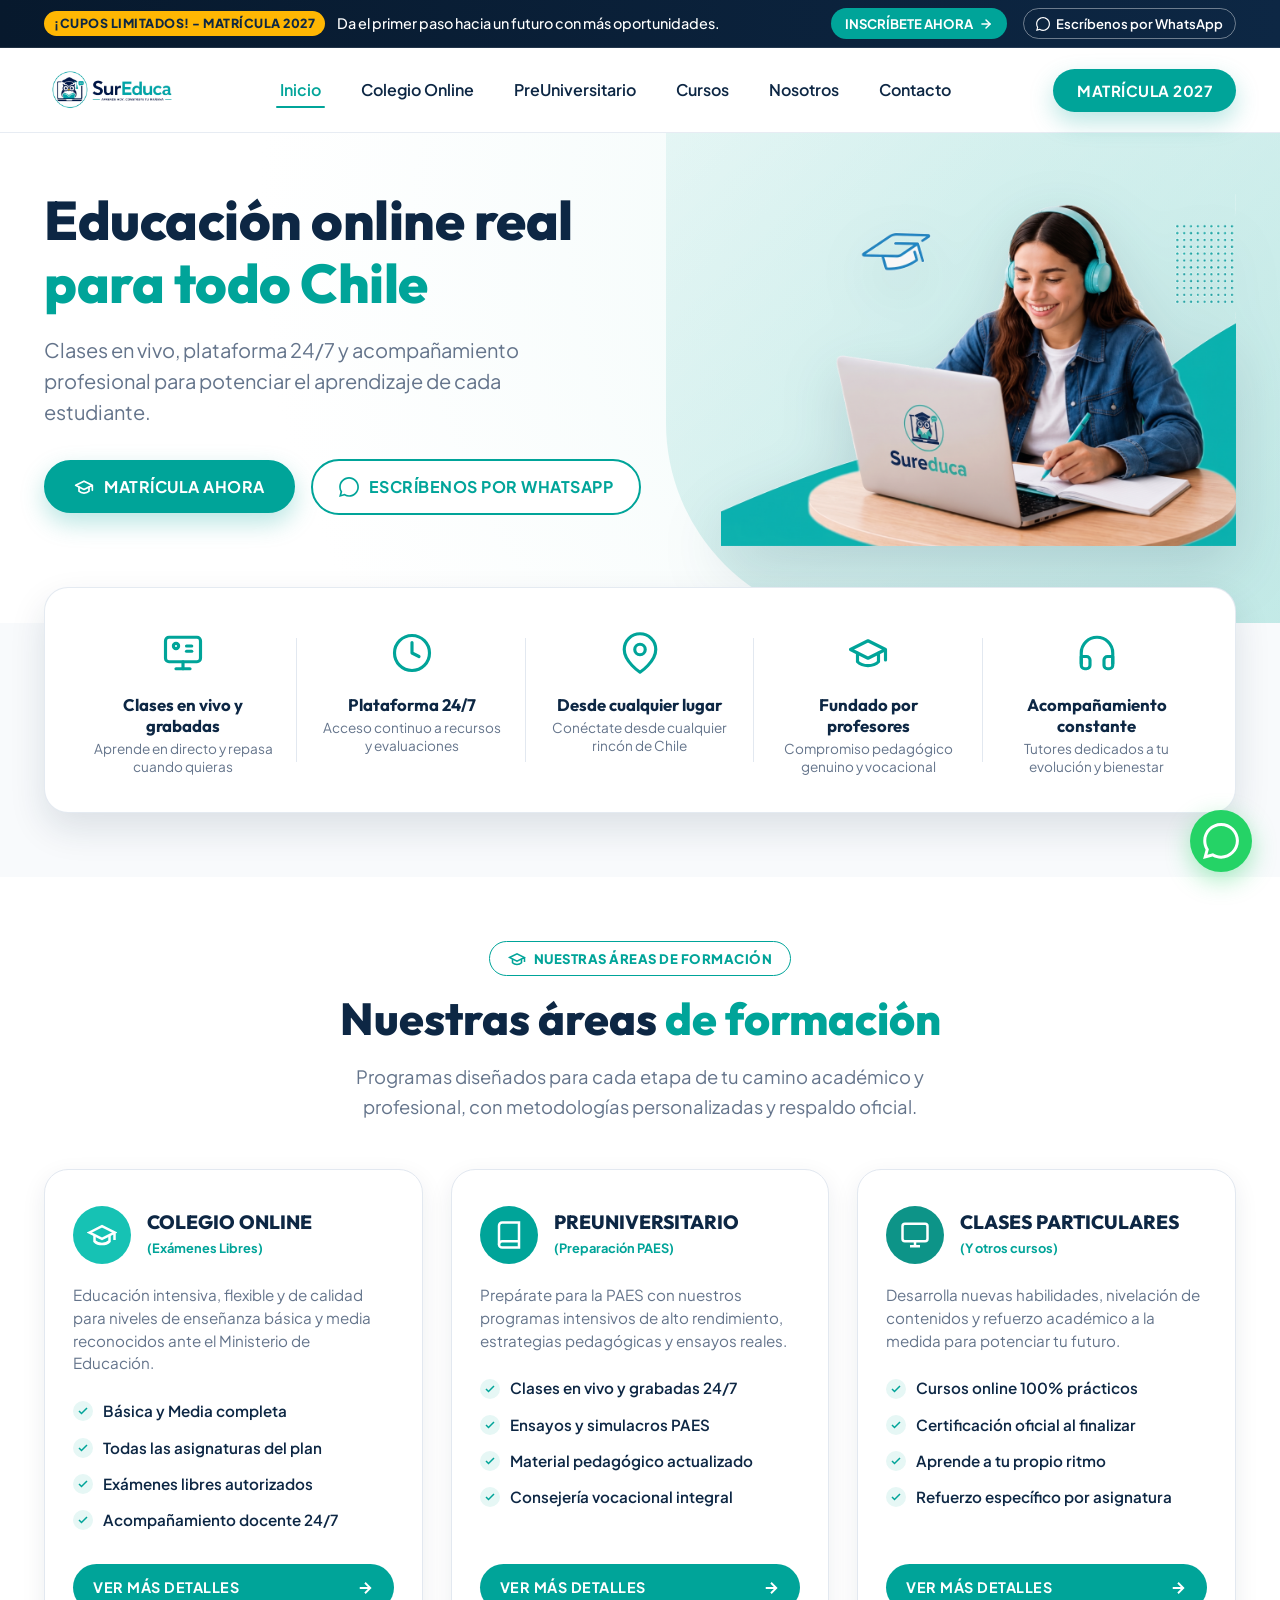
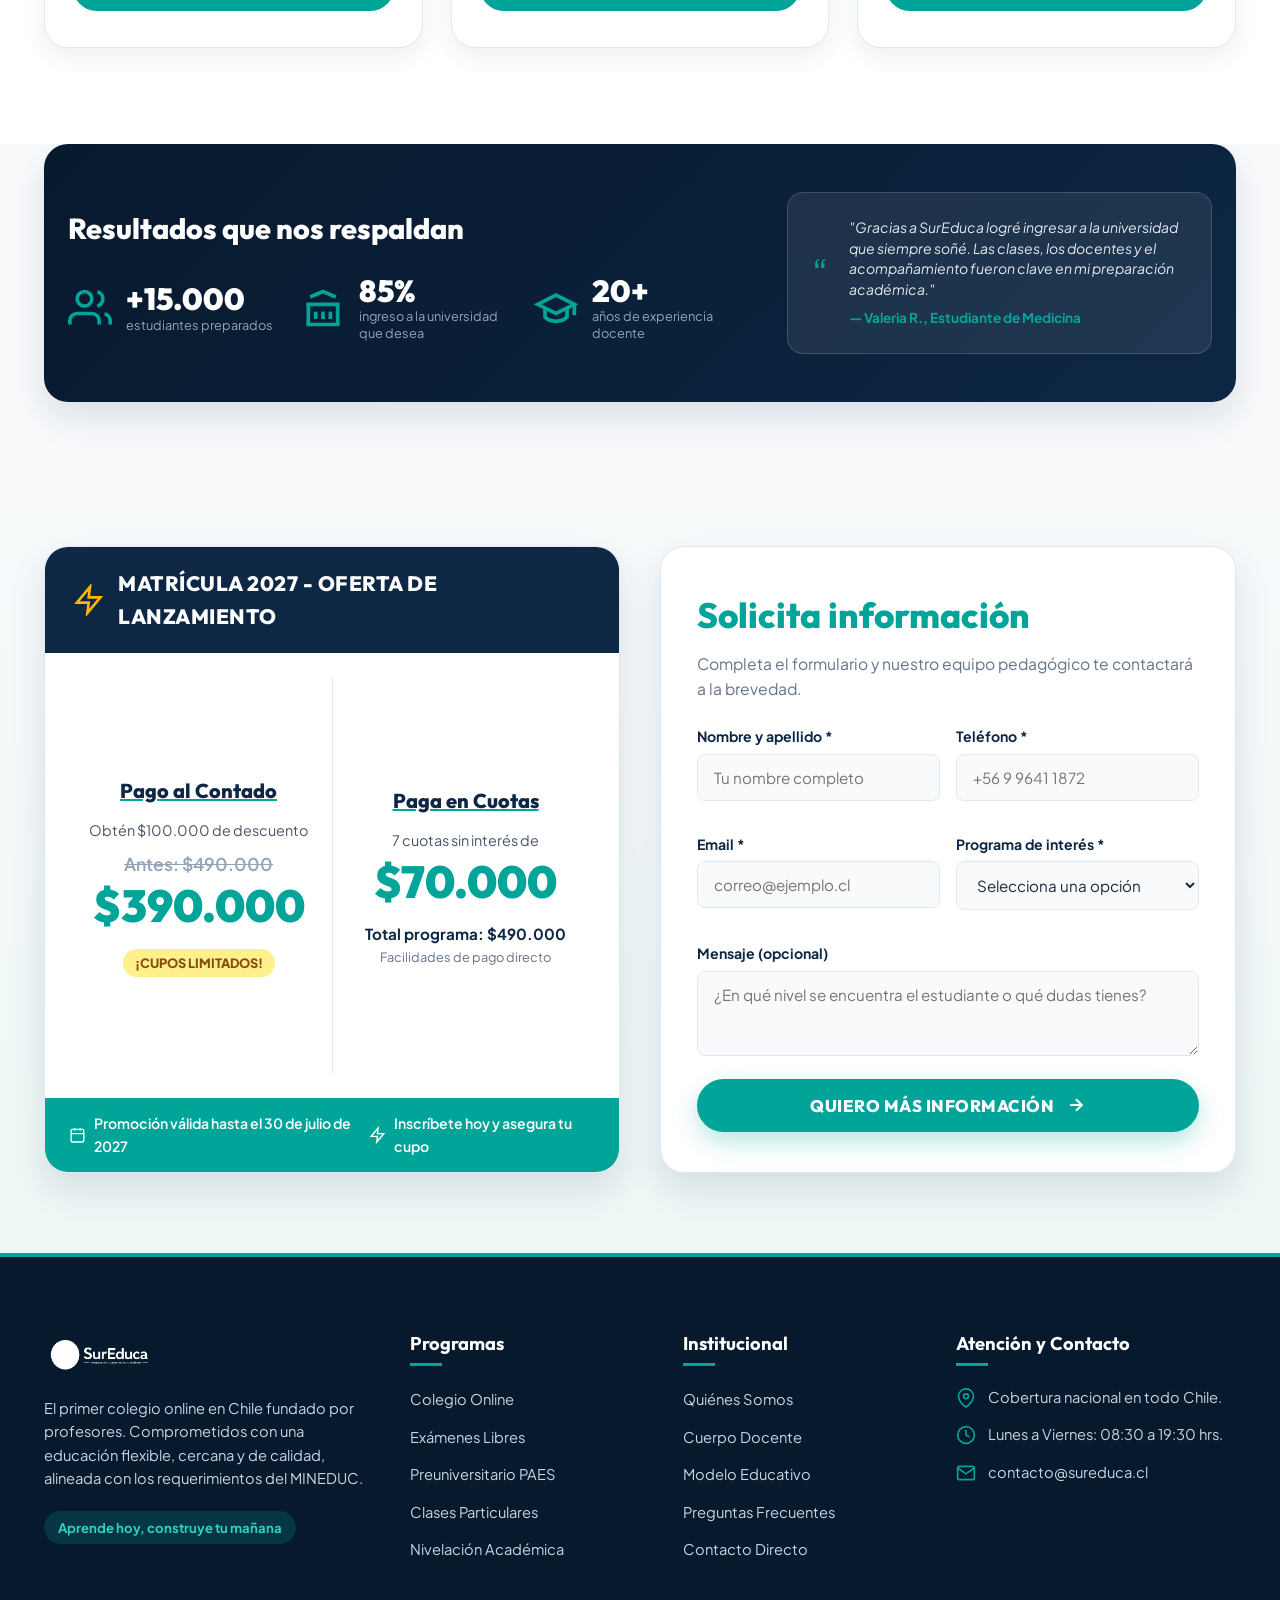
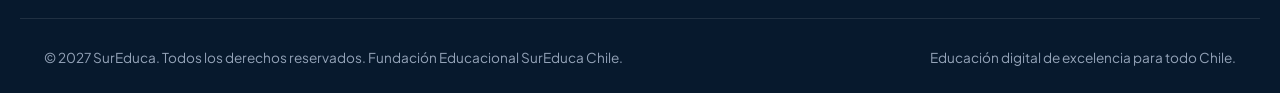
==== commit 07c55064: "Ajustes solicitados: WhatsApp 96411872, Admision 2027, colegio desde 1 basico, logo mas grande, buho" ====
--- a/index.html
+++ b/index.html
@@ -14,7 +14,7 @@
   <div class="top-notice-bar">
     <div class="container top-notice-inner">
       <div class="top-notice-text">
-        <span class="top-notice-badge">¡Cupos Limitados! - Matrícula 2026</span>
+        <span class="top-notice-badge">¡Cupos Limitados! - Matrícula 2027</span>
         <span>Da el primer paso hacia un futuro con más oportunidades.</span>
       </div>
       <div class="top-notice-actions">
@@ -25,7 +25,7 @@
             <polyline points="12 5 19 12 12 19"></polyline>
           </svg>
         </a>
-        <a href="https://wa.me/56912345678" target="_blank" class="btn-top-whatsapp whatsapp-trigger">
+        <a href="https://wa.me/56996411872" target="_blank" class="btn-top-whatsapp whatsapp-trigger">
           <svg width="14" height="14" viewBox="0 0 24 24" fill="currentColor">
             <path d="M.057 24l1.687-6.163c-1.041-1.804-1.588-3.849-1.587-5.946.003-6.556 5.338-11.891 11.893-11.891 3.181.001 6.167 1.24 8.413 3.488 2.245 2.248 3.481 5.236 3.48 8.414-.003 6.557-5.338 11.892-11.893 11.892-1.99-.001-3.951-.5-5.688-1.448l-6.305 1.654zm6.597-3.807c1.676.995 3.276 1.591 5.392 1.592 5.448 0 9.886-4.434 9.889-9.885.002-5.462-4.415-9.89-9.881-9.892-5.452 0-9.887 4.434-9.889 9.884-.001 2.225.651 3.891 1.746 5.634l-.999 3.648 3.742-.981z"/>
           </svg>
@@ -55,7 +55,7 @@
 
       <div class="nav-actions">
         <button type="button" class="btn-matricula" data-open-modal data-program="General">
-          Matrícula 2026
+          Matrícula 2027
         </button>
       </div>
 
@@ -91,7 +91,7 @@
             Matrícula Ahora
           </button>
 
-          <a href="https://wa.me/56912345678" target="_blank" class="btn-whatsapp-outline whatsapp-trigger">
+          <a href="https://wa.me/56996411872" target="_blank" class="btn-whatsapp-outline whatsapp-trigger">
             <svg width="20" height="20" viewBox="0 0 24 24" fill="currentColor">
               <path d="M.057 24l1.687-6.163c-1.041-1.804-1.588-3.849-1.587-5.946.003-6.556 5.338-11.891 11.893-11.891 3.181.001 6.167 1.24 8.413 3.488 2.245 2.248 3.481 5.236 3.48 8.414-.003 6.557-5.338 11.892-11.893 11.892-1.99-.001-3.951-.5-5.688-1.448l-6.305 1.654zm6.597-3.807c1.676.995 3.276 1.591 5.392 1.592 5.448 0 9.886-4.434 9.889-9.885.002-5.462-4.415-9.89-9.881-9.892-5.452 0-9.887 4.434-9.889 9.884-.001 2.225.651 3.891 1.746 5.634l-.999 3.648 3.742-.981z"/>
             </svg>
@@ -419,7 +419,7 @@
     </section>
   </div>
 
-  <!-- Formulario General y Oferta de Admisiones 2026 -->
+  <!-- Formulario General y Oferta de Admisiones 2027 -->
   <section class="pricing-and-form-section" id="contacto">
     <div class="container">
       <div class="pricing-form-grid">
@@ -429,7 +429,7 @@
             <svg viewBox="0 0 24 24" fill="none" stroke="currentColor" stroke-width="2">
               <polygon points="13 2 3 14 12 14 11 22 21 10 12 10 13 2"></polygon>
             </svg>
-            <h3>Matrícula 2026 - Oferta de Lanzamiento</h3>
+            <h3>Matrícula 2027 - Oferta de Lanzamiento</h3>
           </div>
 
           <div class="pricing-card-body">
@@ -458,7 +458,7 @@
                 <line x1="8" y1="2" x2="8" y2="6"></line>
                 <line x1="3" y1="10" x2="21" y2="10"></line>
               </svg>
-              <span>Promoción válida hasta el 30 de julio de 2026</span>
+              <span>Promoción válida hasta el 30 de julio de 2027</span>
             </div>
             <div class="pricing-footer-item">
               <svg width="18" height="18" viewBox="0 0 24 24" fill="none" stroke="currentColor" stroke-width="2">
@@ -484,7 +484,7 @@
               </div>
               <div class="form-control-wrap">
                 <label for="telefonoHome" class="form-label">Teléfono *</label>
-                <input type="tel" id="telefonoHome" class="form-input" placeholder="+56 9 1234 5678" required>
+                <input type="tel" id="telefonoHome" class="form-input" placeholder="+56 9 9641 1872" required>
               </div>
             </div>
 
@@ -579,7 +579,7 @@
 
     <div class="container footer-bottom-bar">
       <div>
-        &copy; 2026 SurEduca. Todos los derechos reservados. Fundación Educacional SurEduca Chile.
+        &copy; 2027 SurEduca. Todos los derechos reservados. Fundación Educacional SurEduca Chile.
       </div>
       <div>
         Educación digital de excelencia para todo Chile.
@@ -588,7 +588,7 @@
   </footer>
 
   <!-- Botón Flotante WhatsApp -->
-  <a href="https://wa.me/56912345678" target="_blank" class="whatsapp-floating-btn whatsapp-trigger" aria-label="Hablar por WhatsApp con un asesor de SurEduca">
+  <a href="https://wa.me/56996411872" target="_blank" class="whatsapp-floating-btn whatsapp-trigger" aria-label="Hablar por WhatsApp con un asesor de SurEduca">
     <span class="whatsapp-tooltip">¿Dudas? Chatea con un asesor</span>
     <svg viewBox="0 0 24 24">
       <path d="M.057 24l1.687-6.163c-1.041-1.804-1.588-3.849-1.587-5.946.003-6.556 5.338-11.891 11.893-11.891 3.181.001 6.167 1.24 8.413 3.488 2.245 2.248 3.481 5.236 3.48 8.414-.003 6.557-5.338 11.892-11.893 11.892-1.99-.001-3.951-.5-5.688-1.448l-6.305 1.654zm6.597-3.807c1.676.995 3.276 1.591 5.392 1.592 5.448 0 9.886-4.434 9.889-9.885.002-5.462-4.415-9.89-9.881-9.892-5.452 0-9.887 4.434-9.889 9.884-.001 2.225.651 3.891 1.746 5.634l-.999 3.648 3.742-.981z"/>
@@ -599,7 +599,7 @@
   <div class="modal-overlay" id="infoModal">
     <div class="modal-dialog">
       <div class="modal-header">
-        <h3>Postulación y Matrícula 2026</h3>
+        <h3>Postulación y Matrícula 2027</h3>
         <button type="button" class="modal-close-btn" id="modalCloseBtn" aria-label="Cerrar modal">&times;</button>
       </div>
       <div class="modal-body">
@@ -622,7 +622,7 @@
             <label for="modalProgramSelect" class="form-label">Nivel o programa de interés *</label>
             <select id="modalProgramSelect" class="form-select" required>
               <option value="">Selecciona el programa</option>
-              <option value="Colegio Online">Colegio Online (Pre-Kínder a 4° Medio)</option>
+              <option value="Colegio Online">Colegio Online (1° Básico a 4° Medio)</option>
               <option value="Preuniversitario">Preuniversitario PAES (Plan Full / Selectivo)</option>
               <option value="Clases Particulares">Clases Particulares y Reforzamiento</option>
               <option value="Examenes Libres">Asesoría para Exámenes Libres</option>
--- a/assets/css/style.css
+++ b/assets/css/style.css
@@ -193,14 +193,19 @@
 .site-logo {
   display: flex;
   align-items: center;
-  gap: 12px;
+  gap: 14px;
   text-decoration: none;
 }
 
 .site-logo img {
-  height: 52px;
+  height: 64px;
   width: auto;
   object-fit: contain;
+  transition: transform 0.2s ease;
+}
+
+.site-logo:hover img {
+  transform: scale(1.04);
 }
 
 .nav-menu {
@@ -458,17 +463,17 @@
 }
 
 .badge-mineduc-floating {
-  bottom: 25px;
+  bottom: 30px;
+  right: 15px;
+  width: 130px;
+  filter: drop-shadow(0 10px 24px rgba(0, 0, 0, 0.22));
+}
+
+.badge-buho-floating {
+  bottom: -15px;
   left: 20px;
-  width: 120px;
-  filter: drop-shadow(0 8px 20px rgba(0, 0, 0, 0.2));
-}
-
-.badge-buho-floating {
-  bottom: 0px;
-  right: 15px;
-  width: 135px;
-  filter: drop-shadow(0 8px 20px rgba(0, 0, 0, 0.2));
+  width: 145px;
+  filter: drop-shadow(0 10px 24px rgba(0, 0, 0, 0.22));
   animation: floatSlow 3.5s ease-in-out infinite reverse;
 }
 
@@ -1263,13 +1268,13 @@
   background: #ffffff;
   border-radius: var(--radius-lg);
   box-shadow: var(--shadow-md);
-  padding: 28px 32px;
-  margin-top: -36px;
+  padding: 32px 28px;
+  margin-top: 24px;
   position: relative;
   z-index: 10;
   display: grid;
   grid-template-columns: repeat(5, 1fr);
-  gap: 16px;
+  gap: 20px;
   border: 1px solid var(--border-light);
   margin-bottom: 64px;
 }
@@ -1279,14 +1284,26 @@
   flex-direction: column;
   align-items: center;
   text-align: center;
+  padding: 12px;
+  background: var(--bg-soft-blue);
+  border-radius: var(--radius-md);
+  transition: transform 0.2s ease, box-shadow 0.2s ease;
+}
+
+.preu-benefit-item:hover {
+  transform: translateY(-4px);
+  box-shadow: var(--shadow-sm);
+}
+
+.preu-benefit-icon {
+  width: 52px;
+  height: 52px;
+  object-fit: contain;
+  margin-bottom: 12px;
   padding: 8px;
-}
-
-.preu-benefit-icon {
-  width: 46px;
-  height: 46px;
-  object-fit: contain;
-  margin-bottom: 10px;
+  background: #ffffff;
+  border-radius: 50%;
+  box-shadow: 0 4px 12px rgba(0, 164, 153, 0.12);
 }
 
 .preu-benefit-title {
@@ -1351,11 +1368,13 @@
   display: flex;
   align-items: center;
   justify-content: center;
+  background: var(--bg-soft-blue);
+  border-radius: 12px;
 }
 
 .subject-icon-wrap img {
-  width: 38px;
-  height: 38px;
+  width: 32px;
+  height: 32px;
   object-fit: contain;
 }
 
@@ -1373,25 +1392,33 @@
   line-height: 1.4;
 }
 
-/* Metodología lista enumerada */
+/* Metodología lista enumerada estilizada */
 .methodology-list {
   list-style: none;
   display: flex;
   flex-direction: column;
-  gap: 18px;
+  gap: 20px;
 }
 
 .methodology-step {
   display: flex;
   align-items: flex-start;
-  gap: 14px;
-}
-
-.method-num-img {
-  width: 34px;
-  height: 34px;
-  object-fit: contain;
+  gap: 16px;
+}
+
+.method-num-badge {
+  width: 38px;
+  height: 38px;
+  background: linear-gradient(135deg, var(--primary-teal) 0%, var(--primary-navy) 100%);
+  color: #ffffff;
+  font-weight: 800;
+  font-size: 1.05rem;
+  display: flex;
+  align-items: center;
+  justify-content: center;
+  border-radius: 50%;
   flex-shrink: 0;
+  box-shadow: 0 4px 10px rgba(0, 164, 153, 0.25);
 }
 
 .method-title {
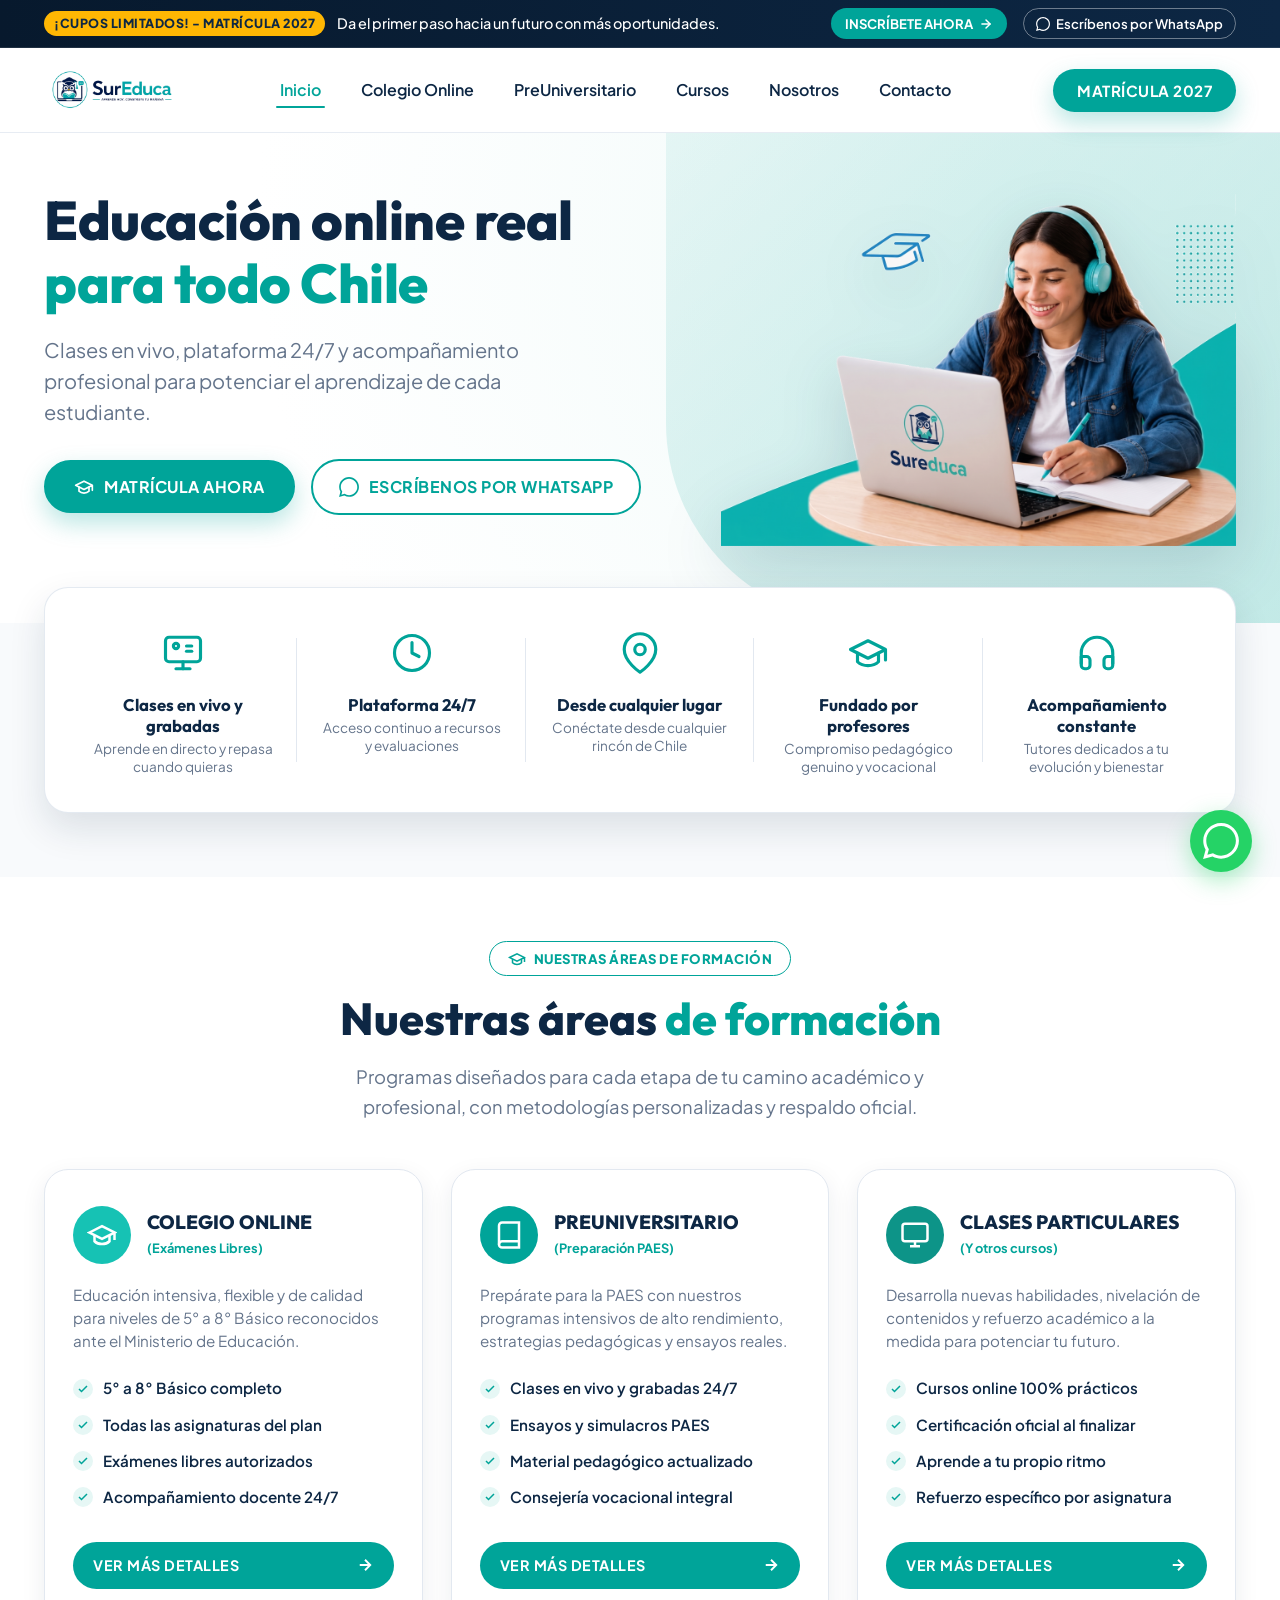
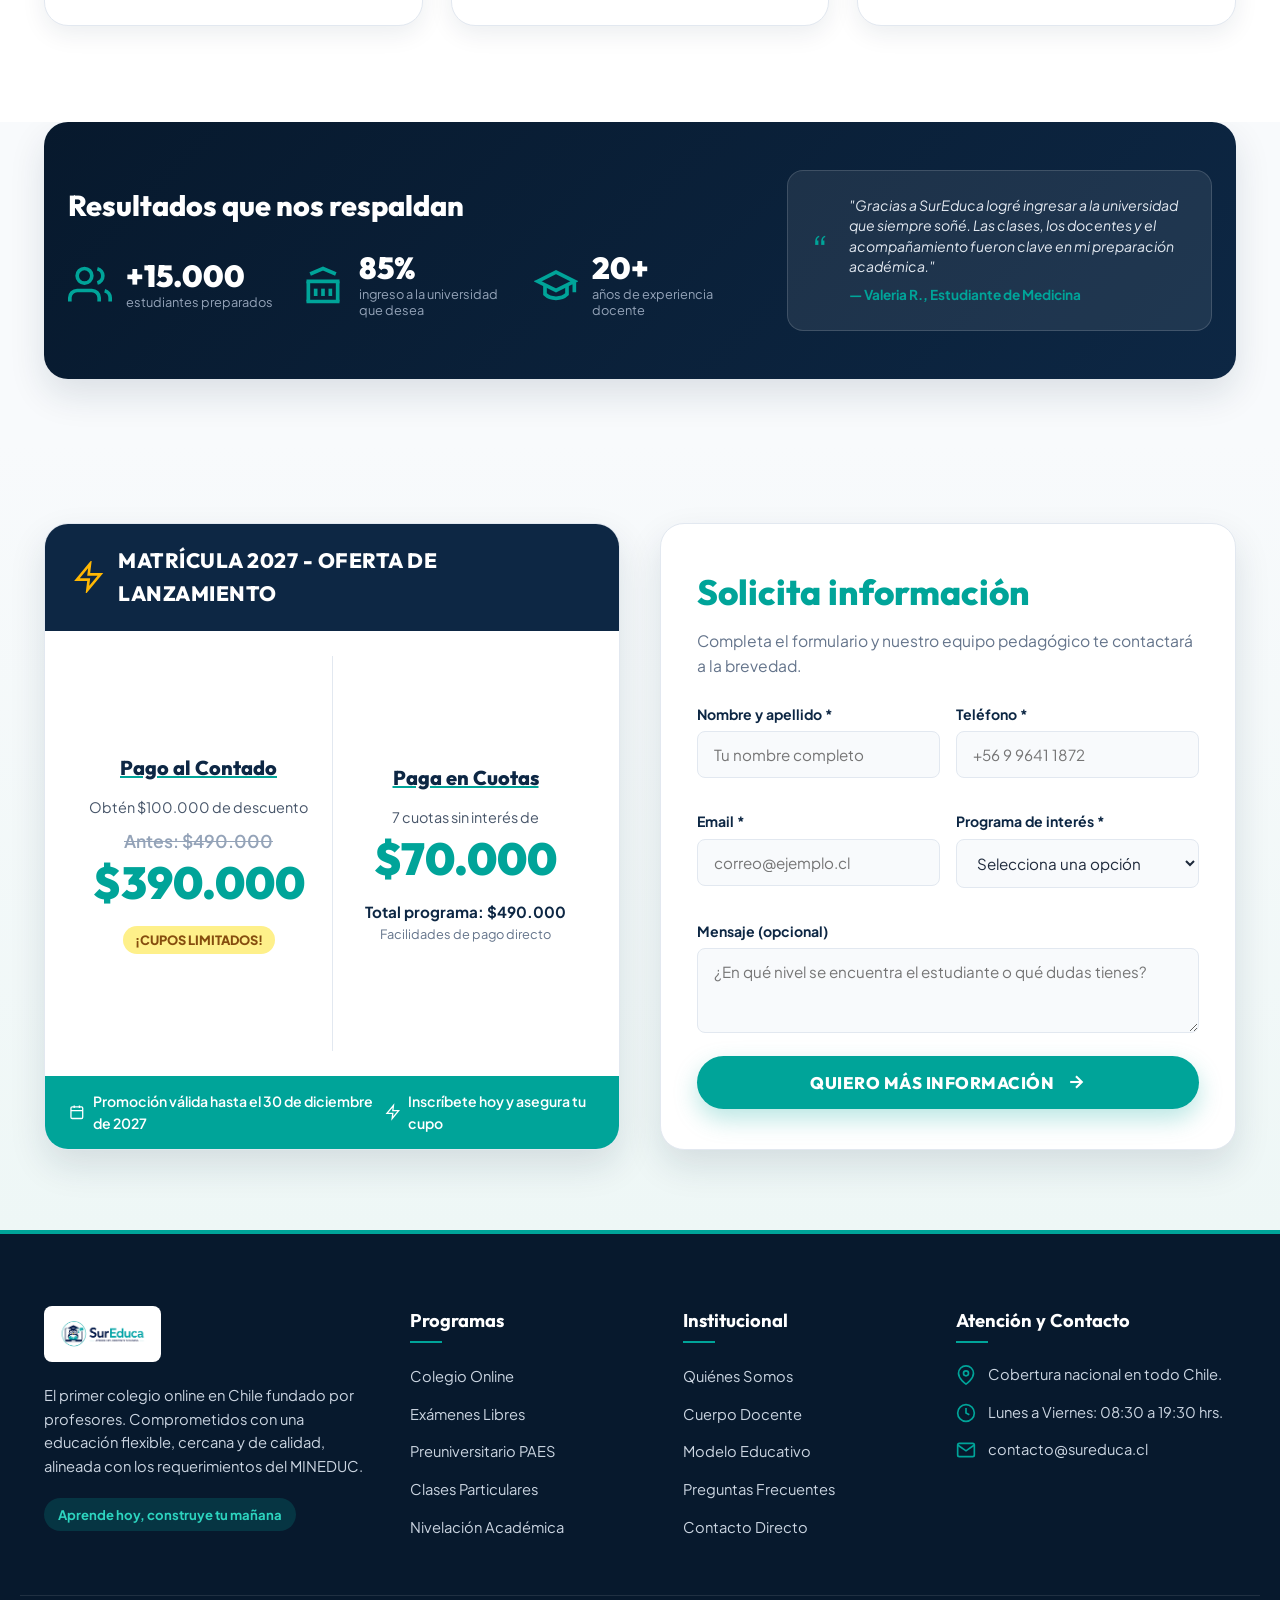
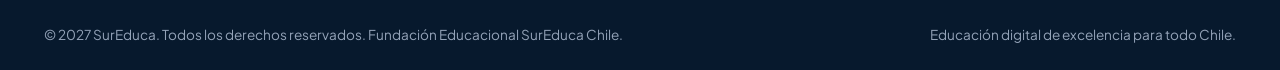
==== commit 7b0e5a0e: "Actualizar Colegio Online (5 a 8 y temario), Preu y Servicios para Colegios" ====
--- a/index.html
+++ b/index.html
@@ -205,14 +205,14 @@
             </div>
           </div>
           <p class="program-card-desc">
-            Educación intensiva, flexible y de calidad para niveles de enseñanza básica y media reconocidos ante el Ministerio de Educación.
+            Educación intensiva, flexible y de calidad para niveles de 5° a 8° Básico reconocidos ante el Ministerio de Educación.
           </p>
           <ul class="program-checklist">
             <li class="program-check-item">
               <span class="check-icon-circle">
                 <svg viewBox="0 0 24 24" fill="none" stroke="currentColor"><polyline points="20 6 9 17 4 12"></polyline></svg>
               </span>
-              Básica y Media completa
+              5° a 8° Básico completo
             </li>
             <li class="program-check-item">
               <span class="check-icon-circle">
@@ -458,7 +458,7 @@
                 <line x1="8" y1="2" x2="8" y2="6"></line>
                 <line x1="3" y1="10" x2="21" y2="10"></line>
               </svg>
-              <span>Promoción válida hasta el 30 de julio de 2027</span>
+              <span>Promoción válida hasta el 30 de diciembre de 2027</span>
             </div>
             <div class="pricing-footer-item">
               <svg width="18" height="18" viewBox="0 0 24 24" fill="none" stroke="currentColor" stroke-width="2">
@@ -480,22 +480,22 @@
             <div class="form-group-grid">
               <div class="form-control-wrap">
                 <label for="nombreHome" class="form-label">Nombre y apellido *</label>
-                <input type="text" id="nombreHome" class="form-input" placeholder="Tu nombre completo" required>
+                <input type="text" id="nombreHome" name="nombre" class="form-input" placeholder="Tu nombre completo" required>
               </div>
               <div class="form-control-wrap">
                 <label for="telefonoHome" class="form-label">Teléfono *</label>
-                <input type="tel" id="telefonoHome" class="form-input" placeholder="+56 9 9641 1872" required>
+                <input type="tel" id="telefonoHome" name="telefono" class="form-input" placeholder="+56 9 9641 1872" required>
               </div>
             </div>
 
             <div class="form-group-grid">
               <div class="form-control-wrap">
                 <label for="emailHome" class="form-label">Email *</label>
-                <input type="email" id="emailHome" class="form-input" placeholder="correo@ejemplo.cl" required>
+                <input type="email" id="emailHome" name="email" class="form-input" placeholder="correo@ejemplo.cl" required>
               </div>
               <div class="form-control-wrap">
                 <label for="programaHome" class="form-label">Programa de interés *</label>
-                <select id="programaHome" class="form-select" required>
+                <select id="programaHome" name="programa" class="form-select" required>
                   <option value="">Selecciona una opción</option>
                   <option value="Colegio Online">Colegio Online (Exámenes Libres)</option>
                   <option value="Preuniversitario">Preuniversitario (PAES)</option>
@@ -507,7 +507,7 @@
 
             <div class="form-control-wrap">
               <label for="mensajeHome" class="form-label">Mensaje (opcional)</label>
-              <textarea id="mensajeHome" class="form-textarea" placeholder="¿En qué nivel se encuentra el estudiante o qué dudas tienes?"></textarea>
+              <textarea id="mensajeHome" name="mensaje" class="form-textarea" placeholder="¿En qué nivel se encuentra el estudiante o qué dudas tienes?"></textarea>
             </div>
 
             <button type="submit" class="btn-form-submit">
@@ -606,23 +606,23 @@
         <form data-lead-form>
           <div class="form-control-wrap">
             <label for="modalNombre" class="form-label">Nombre y apellido del apoderado o alumno *</label>
-            <input type="text" id="modalNombre" class="form-input" placeholder="Nombre completo" required>
+            <input type="text" id="modalNombre" name="nombre" class="form-input" placeholder="Nombre completo" required>
           </div>
           <div class="form-group-grid">
             <div class="form-control-wrap">
               <label for="modalTelefono" class="form-label">Teléfono / WhatsApp *</label>
-              <input type="tel" id="modalTelefono" class="form-input" placeholder="+56 9..." required>
+              <input type="tel" id="modalTelefono" name="telefono" class="form-input" placeholder="+56 9..." required>
             </div>
             <div class="form-control-wrap">
               <label for="modalEmail" class="form-label">Correo Electrónico *</label>
-              <input type="email" id="modalEmail" class="form-input" placeholder="ejemplo@correo.cl" required>
+              <input type="email" id="modalEmail" name="email" class="form-input" placeholder="ejemplo@correo.cl" required>
             </div>
           </div>
           <div class="form-control-wrap">
             <label for="modalProgramSelect" class="form-label">Nivel o programa de interés *</label>
-            <select id="modalProgramSelect" class="form-select" required>
+            <select id="modalProgramSelect" name="programa" class="form-select" required>
               <option value="">Selecciona el programa</option>
-              <option value="Colegio Online">Colegio Online (1° Básico a 4° Medio)</option>
+              <option value="Colegio Online">Colegio Online (5° a 8° Básico)</option>
               <option value="Preuniversitario">Preuniversitario PAES (Plan Full / Selectivo)</option>
               <option value="Clases Particulares">Clases Particulares y Reforzamiento</option>
               <option value="Examenes Libres">Asesoría para Exámenes Libres</option>
@@ -630,7 +630,7 @@
           </div>
           <div class="form-control-wrap">
             <label for="modalMensaje" class="form-label">Comentarios o dudas adicionales</label>
-            <textarea id="modalMensaje" class="form-textarea" placeholder="Cuéntanos brevemente tu situación académica o consulta."></textarea>
+            <textarea id="modalMensaje" name="mensaje" class="form-textarea" placeholder="Cuéntanos brevemente tu situación académica o consulta."></textarea>
           </div>
           <button type="submit" class="btn-form-submit">
             <span>Enviar solicitud de matrícula</span>
--- a/assets/css/style.css
+++ b/assets/css/style.css
@@ -463,18 +463,20 @@
 }
 
 .badge-mineduc-floating {
-  bottom: 30px;
-  right: 15px;
-  width: 130px;
-  filter: drop-shadow(0 10px 24px rgba(0, 0, 0, 0.22));
+  bottom: 120px;
+  right: 120px;
+  width: 145px;
+  filter: drop-shadow(0 12px 28px rgba(0, 0, 0, 0.25));
+  z-index: 4;
 }
 
 .badge-buho-floating {
-  bottom: -15px;
-  left: 20px;
-  width: 145px;
-  filter: drop-shadow(0 10px 24px rgba(0, 0, 0, 0.22));
+  bottom: -25px;
+  right: 5px;
+  width: 165px;
+  filter: drop-shadow(0 12px 28px rgba(0, 0, 0, 0.25));
   animation: floatSlow 3.5s ease-in-out infinite reverse;
+  z-index: 5;
 }
 
 @keyframes floatSlow {
@@ -1604,10 +1606,13 @@
 }
 
 .footer-brand img {
-  height: 52px;
+  height: 56px;
   width: auto;
   margin-bottom: 16px;
-  filter: brightness(0) invert(1);
+  background: #ffffff;
+  padding: 6px 12px;
+  border-radius: var(--radius-sm);
+  display: inline-block;
 }
 
 .footer-brand p {
@@ -1981,4 +1986,184 @@
   .footer-top-grid {
     grid-template-columns: 1fr;
   }
-}
+
+  /* Ajustes móviles para banner de resultados y estadísticas */
+  .stats-banner-section {
+    padding: 32px 16px;
+    margin-bottom: 40px;
+  }
+
+  .stats-left-col h3 {
+    font-size: 1.4rem;
+    text-align: center;
+    margin-bottom: 20px;
+  }
+
+  .stats-three-items {
+    grid-template-columns: 1fr;
+    gap: 16px;
+  }
+
+  .stat-item-box {
+    background: rgba(255, 255, 255, 0.05);
+    padding: 14px 18px;
+    border-radius: var(--radius-md);
+    justify-content: flex-start;
+  }
+
+  .stat-number {
+    font-size: 1.6rem;
+  }
+
+  .stat-label {
+    font-size: 0.85rem;
+  }
+
+  /* Preuniversitario barra de beneficios en móvil */
+  .preu-benefits-bar {
+    grid-template-columns: 1fr;
+    gap: 12px;
+    padding: 20px 16px;
+  }
+
+  .preu-col-card {
+    padding: 24px 16px;
+  }
+}
+
+
+/* ===== Extensiones: Tabs, Temario 5° a 8° y Stats Sin Testimonio ===== */
+.stats-grid-wrapper.stats-single-col {
+  grid-template-columns: 1fr;
+}
+
+.stats-grid-wrapper.stats-single-col .stats-three-items {
+  justify-content: space-between;
+}
+
+.level-row-link {
+  text-decoration: none;
+  color: inherit;
+  cursor: pointer;
+}
+
+.level-row-link:hover {
+  transform: translateY(-2px);
+}
+
+.tabs-bar {
+  display: flex;
+  flex-wrap: wrap;
+  justify-content: center;
+  gap: 12px;
+  margin-bottom: 36px;
+}
+
+.tab-pill-btn {
+  display: inline-flex;
+  align-items: center;
+  gap: 8px;
+  padding: 12px 24px;
+  border-radius: 9999px;
+  border: 2px solid var(--border-light, #e2e8f0);
+  background: #ffffff;
+  color: var(--primary-navy, #0d2744);
+  font-family: var(--font-heading);
+  font-weight: 700;
+  font-size: 0.98rem;
+  cursor: pointer;
+  transition: all 0.25s ease;
+}
+
+.tab-pill-btn:hover {
+  border-color: var(--primary-teal, #00a499);
+  color: var(--primary-teal, #00a499);
+}
+
+.tab-pill-btn.active {
+  background: var(--primary-teal, #00a499);
+  border-color: var(--primary-teal, #00a499);
+  color: #ffffff;
+  box-shadow: 0 8px 20px rgba(0, 164, 153, 0.25);
+}
+
+.tab-panel {
+  display: none;
+  animation: fadeInTab 0.3s ease;
+}
+
+.tab-panel.active {
+  display: block;
+}
+
+@keyframes fadeInTab {
+  from { opacity: 0; transform: translateY(8px); }
+  to { opacity: 1; transform: translateY(0); }
+}
+
+.temario-grid {
+  display: grid;
+  grid-template-columns: repeat(2, 1fr);
+  gap: 24px;
+}
+
+.subject-card {
+  background: #ffffff;
+  border-radius: var(--radius-lg);
+  border: 1px solid var(--border-light, #e2e8f0);
+  box-shadow: var(--shadow-md);
+  padding: 28px;
+  display: flex;
+  flex-direction: column;
+  gap: 14px;
+}
+
+.subject-card-head {
+  display: flex;
+  align-items: center;
+  gap: 14px;
+  padding-bottom: 12px;
+  border-bottom: 1px solid #edf2f7;
+}
+
+.subject-card-head h3 {
+  font-family: var(--font-heading);
+  font-size: 1.25rem;
+  font-weight: 800;
+  color: var(--primary-navy, #0d2744);
+  margin: 0;
+}
+
+.subject-card-sub {
+  font-size: 0.85rem;
+  color: var(--primary-teal, #00a499);
+  font-weight: 700;
+}
+
+.temario-list {
+  list-style: none;
+  padding: 0;
+  margin: 0;
+  display: flex;
+  flex-direction: column;
+  gap: 10px;
+}
+
+.temario-list li {
+  display: flex;
+  align-items: flex-start;
+  gap: 10px;
+  font-size: 0.94rem;
+  line-height: 1.5;
+  color: #334155;
+}
+
+.temario-list li strong {
+  color: var(--primary-navy, #0d2744);
+}
+
+@media (max-width: 768px) {
+  .temario-grid {
+    grid-template-columns: 1fr;
+  }
+}
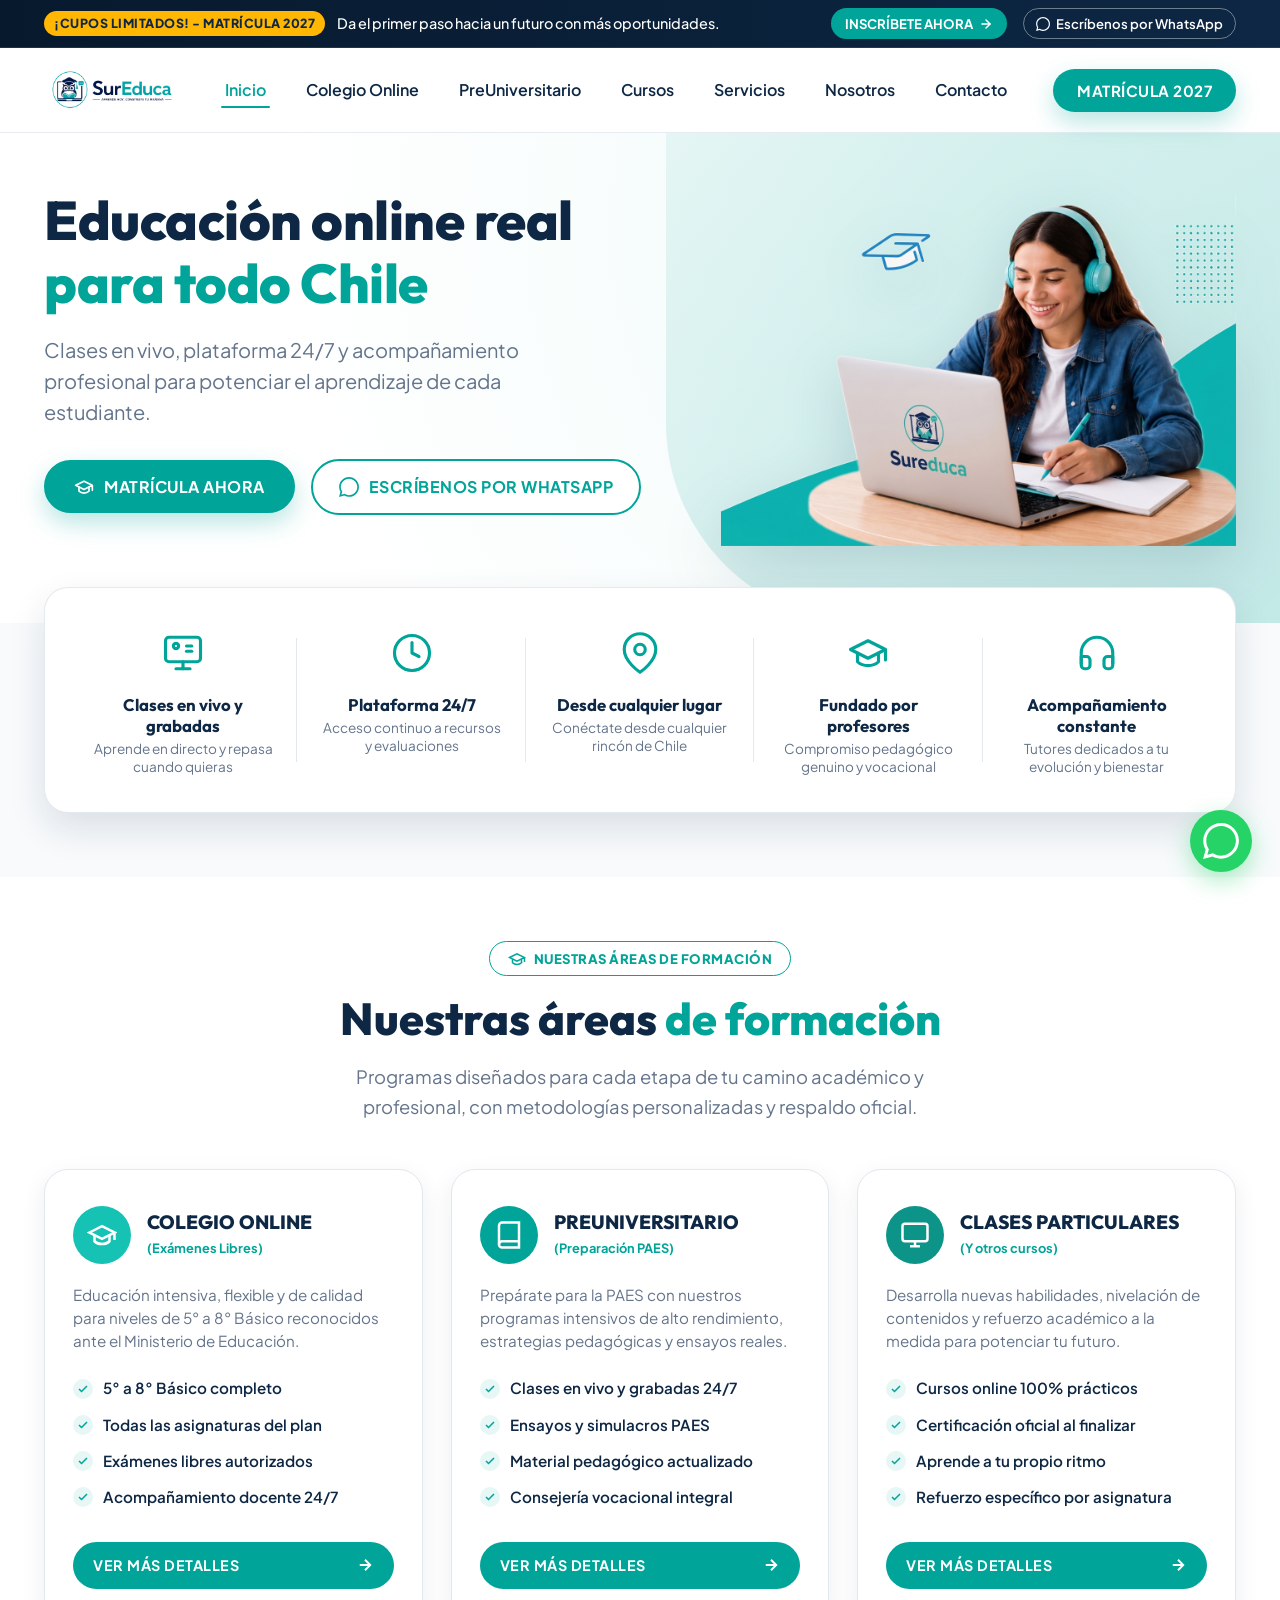
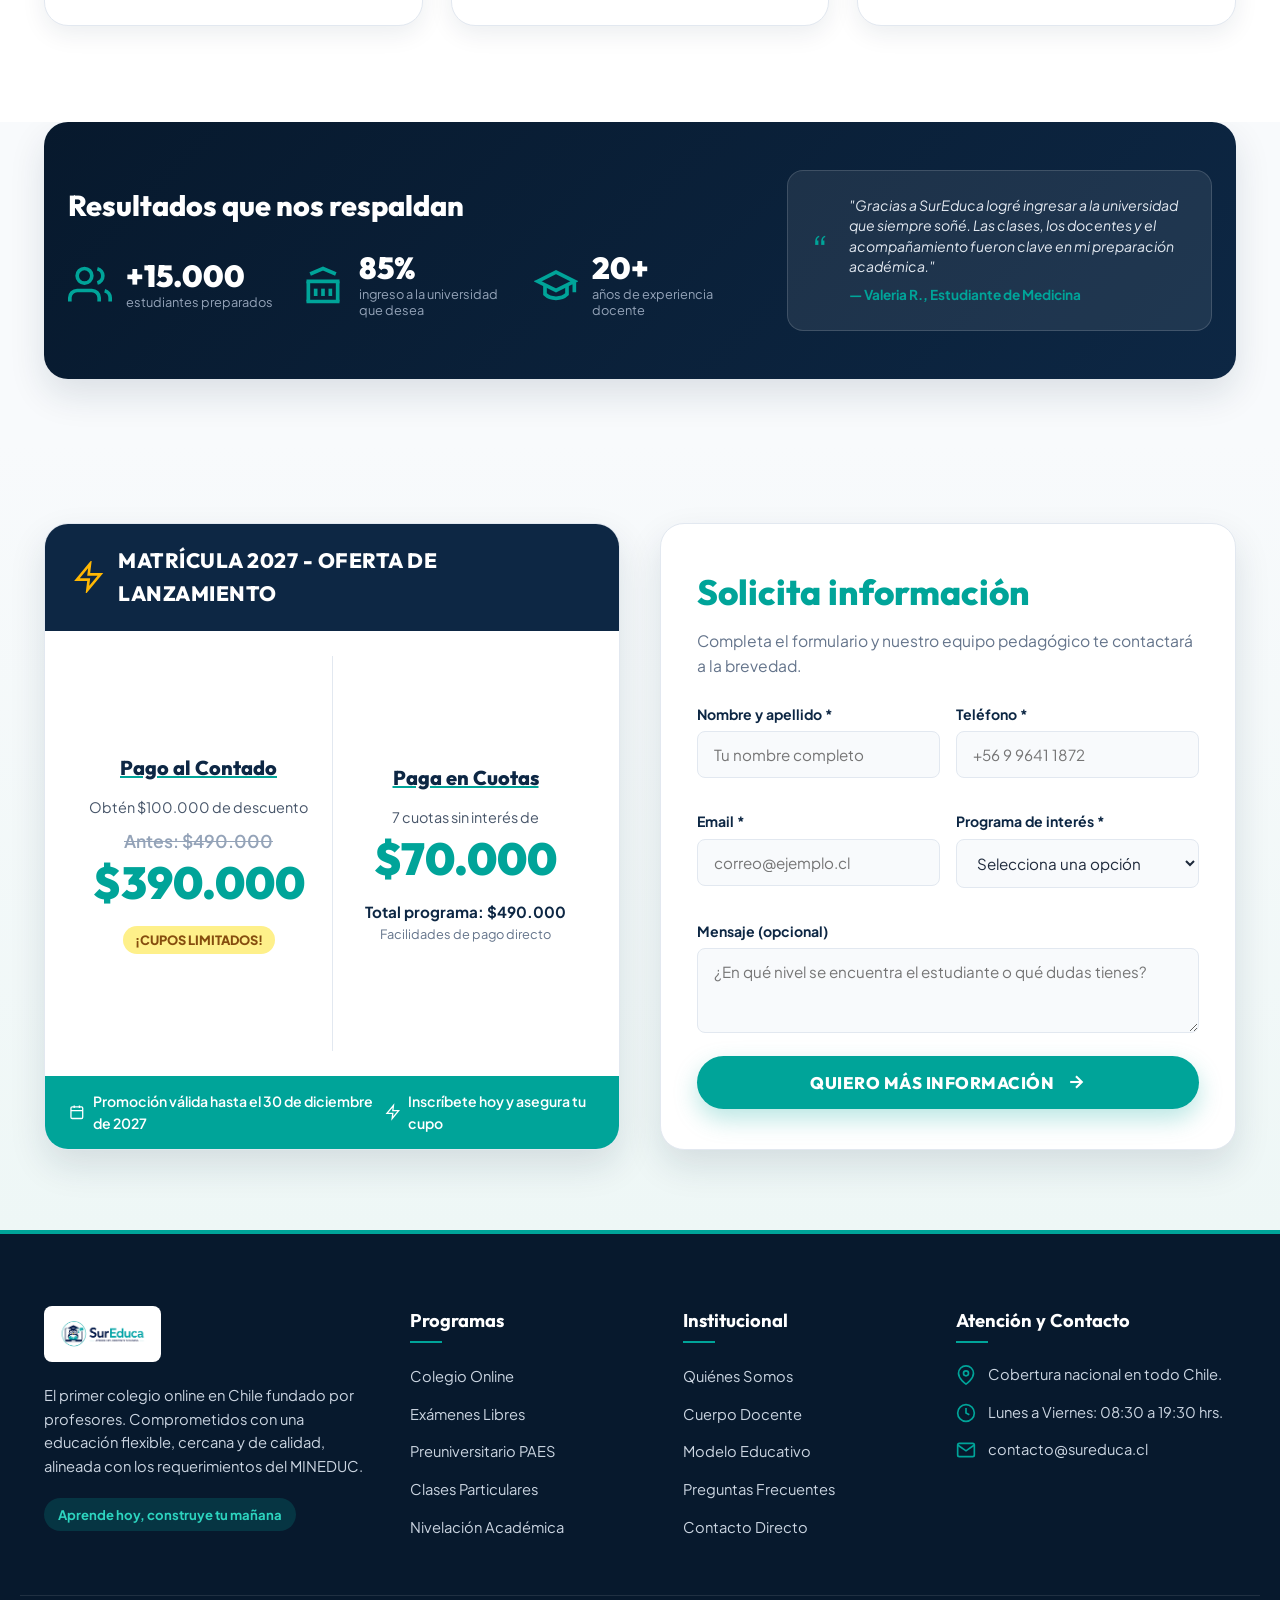
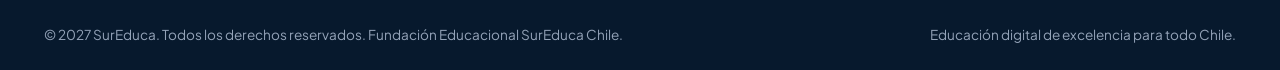
==== commit a7596de1: "Mover Servicios al menu principal y agregar pagina Corrector de Pruebas" ====
--- a/index.html
+++ b/index.html
@@ -48,6 +48,7 @@
           <li><a href="colegio-online.html" class="nav-link">Colegio Online</a></li>
           <li><a href="preuniversitario.html" class="nav-link">PreUniversitario</a></li>
           <li><a href="cursos.html" class="nav-link">Cursos</a></li>
+          <li><a href="servicios.html" class="nav-link">Servicios</a></li>
           <li><a href="nosotros.html" class="nav-link">Nosotros</a></li>
           <li><a href="contacto.html" class="nav-link">Contacto</a></li>
         </ul>
